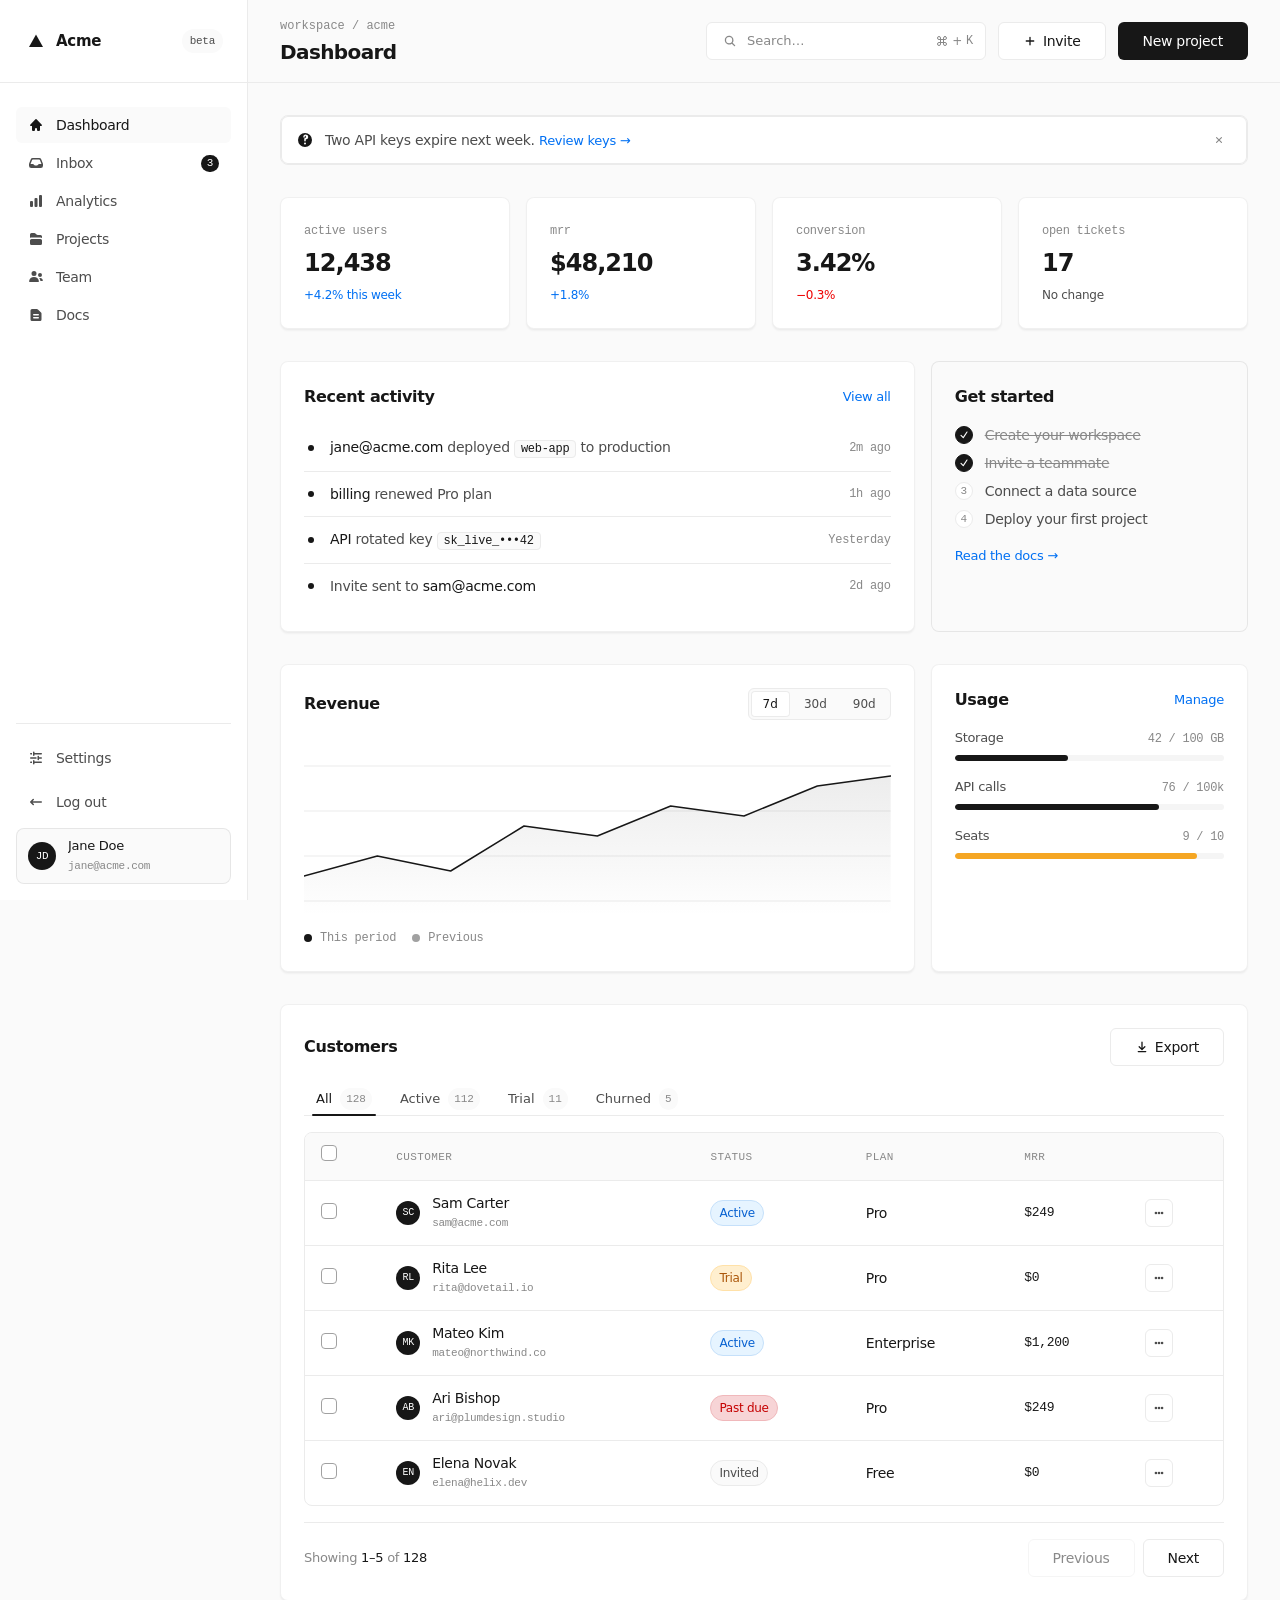
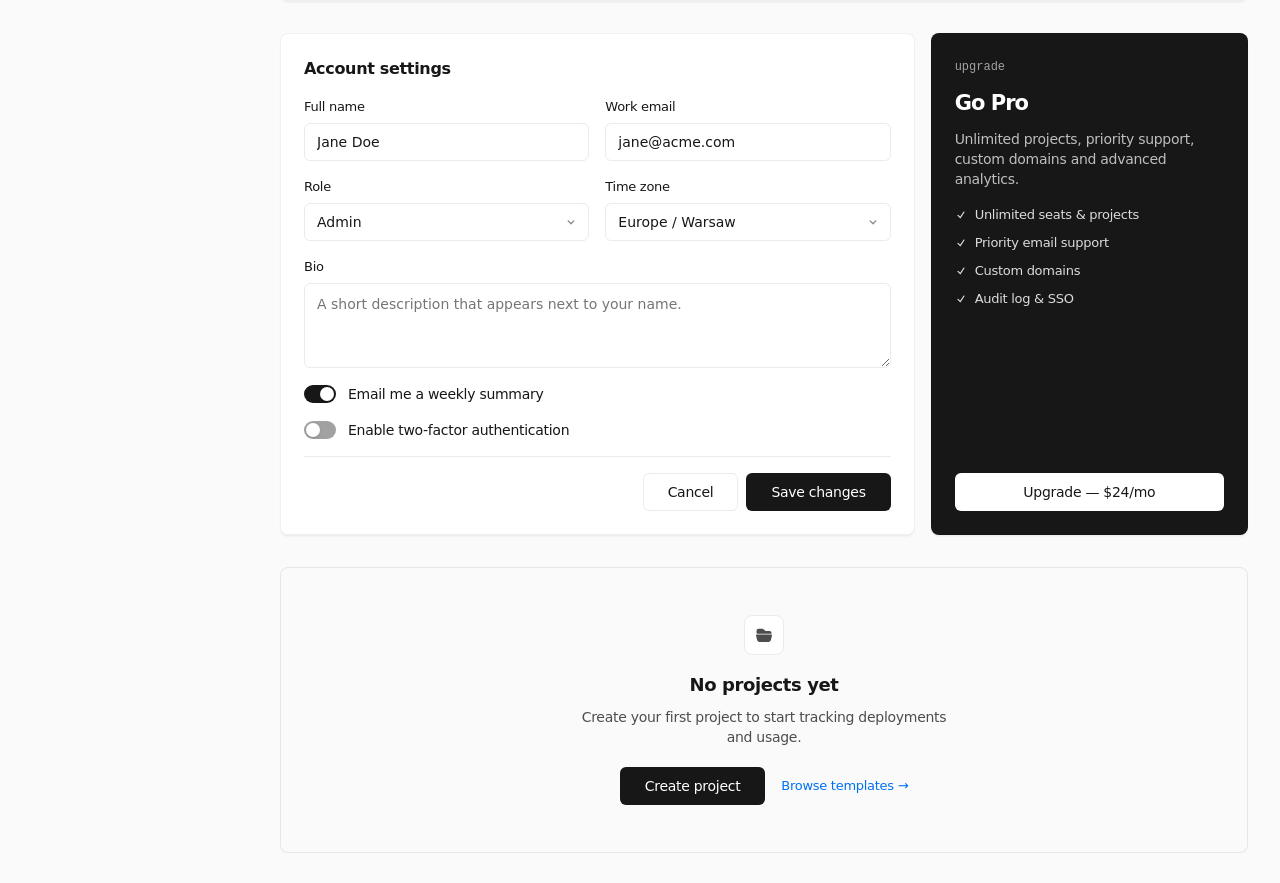
==== index.html @ 7cd9f4ea "added template contents" ====
<!doctype html>
<html lang="en">
  <head>
    <meta charset="utf-8" />
    <meta name="viewport" content="width=device-width, initial-scale=1" />
    <title>Dashboard — SaaS Template</title>
    <link rel="stylesheet" href="styles.css" />
  </head>
  <body>
    <a class="skip-link" href="#main">Skip to content</a>

    <div class="app">
      <!-- ─────────────── SIDEBAR ─────────────── -->
      <aside class="sidebar" aria-label="Primary">
        <div class="sidebar__brand">
          <span class="brand-mark" aria-hidden="true">
            <!-- triangle logo -->
            <svg viewBox="0 0 16 16" fill="currentColor" aria-hidden="true">
              <path d="M8 1.5 15 14H1L8 1.5Z" />
            </svg>
          </span>
          <span class="brand-name">Acme</span>
          <span class="brand-badge">beta</span>
        </div>

        <nav class="sidebar__nav" aria-label="Main">
          <ul>
            <li>
              <a class="nav-row is-active" href="#" aria-current="page">
                <!-- heroicons:micro home -->
                <svg class="nav-row__icon" viewBox="0 0 16 16" fill="currentColor" aria-hidden="true">
                  <path d="M8.543 2.232a.75.75 0 0 0-1.085 0l-5.25 5.5A.75.75 0 0 0 2.75 9H4v4a1 1 0 0 0 1 1h1a1 1 0 0 0 1-1v-1a1 1 0 1 1 2 0v1a1 1 0 0 0 1 1h1a1 1 0 0 0 1-1V9h1.25a.75.75 0 0 0 .543-1.268l-5.25-5.5Z" />
                </svg>
                <span>Dashboard</span>
              </a>
            </li>
            <li>
              <a class="nav-row" href="#">
                <!-- heroicons:micro inbox -->
                <svg class="nav-row__icon" viewBox="0 0 16 16" fill="currentColor" aria-hidden="true">
                  <path fill-rule="evenodd" d="M4.784 3A2.25 2.25 0 0 0 2.68 4.449L1.147 8.475A2.25 2.25 0 0 0 1 9.276v1.474A2.25 2.25 0 0 0 3.25 13h9.5A2.25 2.25 0 0 0 15 10.75V9.276c0-.274-.05-.545-.147-.801l-1.534-4.026A2.25 2.25 0 0 0 11.216 3H4.784Zm-.701 1.983a.75.75 0 0 1 .7-.483h6.433a.75.75 0 0 1 .701.483L13.447 9h-2.412a1 1 0 0 0-.832.445l-.406.61a1 1 0 0 1-.832.445h-1.93a1 1 0 0 1-.832-.445l-.406-.61A1 1 0 0 0 4.965 9H2.553l1.53-4.017Z" clip-rule="evenodd" />
                </svg>
                <span>Inbox</span>
                <span class="nav-row__badge">3</span>
              </a>
            </li>
            <li>
              <a class="nav-row" href="#">
                <!-- heroicons:micro chart-bar -->
                <svg class="nav-row__icon" viewBox="0 0 16 16" fill="currentColor" aria-hidden="true">
                  <path d="M12 2a1 1 0 0 0-1 1v10a1 1 0 0 0 1 1h1a1 1 0 0 0 1-1V3a1 1 0 0 0-1-1h-1ZM6.5 6a1 1 0 0 1 1-1h1a1 1 0 0 1 1 1v7a1 1 0 0 1-1 1h-1a1 1 0 0 1-1-1V6ZM2 9a1 1 0 0 1 1-1h1a1 1 0 0 1 1 1v4a1 1 0 0 1-1 1H3a1 1 0 0 1-1-1V9Z" />
                </svg>
                <span>Analytics</span>
              </a>
            </li>
            <li>
              <a class="nav-row" href="#">
                <!-- heroicons:micro folder -->
                <svg class="nav-row__icon" viewBox="0 0 16 16" fill="currentColor" aria-hidden="true">
                  <path d="M2 3.5A1.5 1.5 0 0 1 3.5 2h2.879a1.5 1.5 0 0 1 1.06.44l1.122 1.12A1.5 1.5 0 0 0 9.62 4H12.5A1.5 1.5 0 0 1 14 5.5v1.401a2.986 2.986 0 0 0-1.5-.401h-9c-.546 0-1.059.146-1.5.401V3.5ZM2 9.5v3A1.5 1.5 0 0 0 3.5 14h9a1.5 1.5 0 0 0 1.5-1.5v-3A1.5 1.5 0 0 0 12.5 8h-9A1.5 1.5 0 0 0 2 9.5Z" />
                </svg>
                <span>Projects</span>
              </a>
            </li>
            <li>
              <a class="nav-row" href="#">
                <!-- heroicons:micro users -->
                <svg class="nav-row__icon" viewBox="0 0 16 16" fill="currentColor" aria-hidden="true">
                  <path d="M8.5 4.5a2.5 2.5 0 1 1-5 0 2.5 2.5 0 0 1 5 0ZM10.9 12.006c.11.542-.348.994-.9.994H2c-.553 0-1.01-.452-.902-.994a5.002 5.002 0 0 1 9.803 0ZM14.002 12h-1.59a2.556 2.556 0 0 0-.04-.29 6.476 6.476 0 0 0-1.167-2.603 3.002 3.002 0 0 1 3.633 1.911c.18.522-.283.982-.836.982ZM12 8a2 2 0 1 0 0-4 2 2 0 0 0 0 4Z" />
                </svg>
                <span>Team</span>
              </a>
            </li>
            <li>
              <a class="nav-row" href="#">
                <!-- heroicons:micro document-text -->
                <svg class="nav-row__icon" viewBox="0 0 16 16" fill="currentColor" aria-hidden="true">
                  <path fill-rule="evenodd" d="M4 2a1.5 1.5 0 0 0-1.5 1.5v9A1.5 1.5 0 0 0 4 14h8a1.5 1.5 0 0 0 1.5-1.5V6.621a1.5 1.5 0 0 0-.44-1.06L9.94 2.439A1.5 1.5 0 0 0 8.878 2H4Zm1 5.75A.75.75 0 0 1 5.75 7h4.5a.75.75 0 0 1 0 1.5h-4.5A.75.75 0 0 1 5 7.75Zm0 3a.75.75 0 0 1 .75-.75h4.5a.75.75 0 0 1 0 1.5h-4.5a.75.75 0 0 1-.75-.75Z" clip-rule="evenodd" />
                </svg>
                <span>Docs</span>
              </a>
            </li>
          </ul>
        </nav>

        <!-- ─── footer of sidebar: settings + user + logout ─── -->
        <div class="sidebar__foot">
          <a class="nav-row" href="#">
            <!-- heroicons:micro adjustments-horizontal -->
            <svg class="nav-row__icon" viewBox="0 0 16 16" fill="currentColor" aria-hidden="true">
              <path d="M6.5 2.25a.75.75 0 0 0-1.5 0v3a.75.75 0 0 0 1.5 0V4.5h6.75a.75.75 0 0 0 0-1.5H6.5v-.75ZM11 6.5a.75.75 0 0 0-1.5 0v3a.75.75 0 0 0 1.5 0v-.75h2.25a.75.75 0 0 0 0-1.5H11V6.5ZM5.75 10a.75.75 0 0 1 .75.75v.75h6.75a.75.75 0 0 1 0 1.5H6.5v.75a.75.75 0 0 1-1.5 0v-3a.75.75 0 0 1 .75-.75ZM2.75 7.25H8.5v1.5H2.75a.75.75 0 0 1 0-1.5ZM4 3H2.75a.75.75 0 0 0 0 1.5H4V3ZM2.75 11.5H4V13H2.75a.75.75 0 0 1 0-1.5Z" />
            </svg>
            <span>Settings</span>
          </a>

          <a class="nav-row" href="#" id="signOut">
            <!-- heroicons:micro arrow-long-left -->
            <svg class="nav-row__icon" viewBox="0 0 16 16" fill="currentColor" aria-hidden="true">
              <path fill-rule="evenodd" d="M14 8a.75.75 0 0 1-.75.75H4.56l1.22 1.22a.75.75 0 1 1-1.06 1.06l-2.5-2.5a.75.75 0 0 1 0-1.06l2.5-2.5a.75.75 0 0 1 1.06 1.06L4.56 7.25h8.69A.75.75 0 0 1 14 8Z" clip-rule="evenodd" />
            </svg>
            <span>Log out</span>
          </a>

          <div class="user-card">
            <span class="avatar" aria-hidden="true">JD</span>
            <span class="user-card__meta">
              <span class="user-card__name">Jane Doe</span>
              <span class="user-card__email">jane@acme.com</span>
            </span>
          </div>
        </div>
      </aside>

      <!-- ─────────────── MAIN ─────────────── -->
      <main class="main" id="main">
        <!-- top bar -->
        <header class="topbar">
          <div class="topbar__title">
            <span class="eyebrow">Workspace / Acme</span>
            <h1>Dashboard</h1>
          </div>

          <div class="topbar__actions">
            <label class="search">
              <svg viewBox="0 0 16 16" fill="currentColor" aria-hidden="true">
                <path fill-rule="evenodd" d="M9.965 11.026a5 5 0 1 1 1.06-1.06l2.755 2.754a.75.75 0 1 1-1.06 1.06l-2.755-2.754ZM10.5 7a3.5 3.5 0 1 1-7 0 3.5 3.5 0 0 1 7 0Z" clip-rule="evenodd" />
              </svg>
              <input type="search" placeholder="Search…" aria-label="Search" />
              <span class="kbd-group" aria-hidden="true">
                <kbd>
                  <svg viewBox="0 0 16 16" fill="none" stroke="currentColor" stroke-width="1.33" stroke-linecap="round" stroke-linejoin="round" aria-hidden="true">
                    <path d="M12 2a2 2 0 0 0-2 2v8a2 2 0 0 0 2 2 2 2 0 0 0 2-2 2 2 0 0 0-2-2H4a2 2 0 0 0-2 2 2 2 0 0 0 2 2 2 2 0 0 0 2-2V4a2 2 0 0 0-2-2 2 2 0 0 0-2 2 2 2 0 0 0 2 2h8a2 2 0 0 0 2-2 2 2 0 0 0-2-2z" />
                  </svg>
                </kbd>
                <span class="kbd-sep">+</span>
                <kbd>K</kbd>
              </span>
            </label>
            <button class="btn btn--secondary" type="button">
              <!-- heroicons:micro plus -->
              <svg viewBox="0 0 16 16" fill="currentColor" aria-hidden="true">
                <path d="M8.75 3.75a.75.75 0 0 0-1.5 0v3.5h-3.5a.75.75 0 0 0 0 1.5h3.5v3.5a.75.75 0 0 0 1.5 0v-3.5h3.5a.75.75 0 0 0 0-1.5h-3.5v-3.5Z" />
              </svg>
              Invite
            </button>
            <button class="btn btn--primary" type="button">New project</button>
          </div>
        </header>

        <!-- content -->
        <section class="content">
          <!-- ─── alert banner ─── -->
          <div class="alert" role="status">
            <svg class="alert__icon" viewBox="0 0 16 16" fill="currentColor" aria-hidden="true">
              <path fill-rule="evenodd" d="M15 8A7 7 0 1 1 1 8a7 7 0 0 1 14 0Zm-6 3.5a1 1 0 1 1-2 0 1 1 0 0 1 2 0ZM7.293 4.293A1 1 0 1 1 8 6a.75.75 0 0 0-.75.75v2a.75.75 0 0 0 1.5 0v-1.36a2.5 2.5 0 1 0-2.488-2.567.75.75 0 1 0 1.498.06.999.999 0 0 1 .533-.59Z" clip-rule="evenodd" />
            </svg>
            <span class="alert__msg">
              Two API keys expire next week.
              <a class="link" href="#">Review keys →</a>
            </span>
            <button class="alert__close" type="button" aria-label="Dismiss">
              <!-- heroicons:micro x-mark -->
              <svg viewBox="0 0 16 16" fill="currentColor" aria-hidden="true">
                <path d="M5.28 4.22a.75.75 0 0 0-1.06 1.06L6.94 8l-2.72 2.72a.75.75 0 1 0 1.06 1.06L8 9.06l2.72 2.72a.75.75 0 1 0 1.06-1.06L9.06 8l2.72-2.72a.75.75 0 0 0-1.06-1.06L8 6.94 5.28 4.22Z" />
              </svg>
            </button>
          </div>

          <!-- stat row -->
          <div class="stat-grid">
            <article class="stat-card">
              <span class="stat-card__label">Active users</span>
              <span class="stat-card__value">12,438</span>
              <span class="stat-card__delta is-up">+4.2% this week</span>
            </article>
            <article class="stat-card">
              <span class="stat-card__label">MRR</span>
              <span class="stat-card__value">$48,210</span>
              <span class="stat-card__delta is-up">+1.8%</span>
            </article>
            <article class="stat-card">
              <span class="stat-card__label">Conversion</span>
              <span class="stat-card__value">3.42%</span>
              <span class="stat-card__delta is-down">−0.3%</span>
            </article>
            <article class="stat-card">
              <span class="stat-card__label">Open tickets</span>
              <span class="stat-card__value">17</span>
              <span class="stat-card__delta">No change</span>
            </article>
          </div>

          <!-- panel + side -->
          <div class="panel-grid">
            <section class="panel">
              <header class="panel__head">
                <h2>Recent activity</h2>
                <a class="link" href="#">View all</a>
              </header>
              <ul class="activity">
                <li>
                  <span class="dot" aria-hidden="true"></span>
                  <span class="activity__main">
                    <strong>jane@acme.com</strong> deployed
                    <code>web-app</code> to production
                  </span>
                  <span class="activity__time">2m ago</span>
                </li>
                <li>
                  <span class="dot" aria-hidden="true"></span>
                  <span class="activity__main">
                    <strong>billing</strong> renewed Pro plan
                  </span>
                  <span class="activity__time">1h ago</span>
                </li>
                <li>
                  <span class="dot" aria-hidden="true"></span>
                  <span class="activity__main">
                    <strong>API</strong> rotated key
                    <code>sk_live_•••42</code>
                  </span>
                  <span class="activity__time">Yesterday</span>
                </li>
                <li>
                  <span class="dot" aria-hidden="true"></span>
                  <span class="activity__main">
                    Invite sent to <strong>sam@acme.com</strong>
                  </span>
                  <span class="activity__time">2d ago</span>
                </li>
              </ul>
            </section>

            <aside class="panel panel--soft">
              <header class="panel__head">
                <h2>Get started</h2>
              </header>
              <ol class="checklist">
                <li class="is-done">Create your workspace</li>
                <li class="is-done">Invite a teammate</li>
                <li>Connect a data source</li>
                <li>Deploy your first project</li>
              </ol>
              <a class="link" href="#">Read the docs →</a>
            </aside>
          </div>

          <!-- ─── chart + usage ─── -->
          <div class="panel-grid panel-grid--2-1">
            <section class="panel">
              <header class="panel__head">
                <h2>Revenue</h2>
                <div class="segmented" role="tablist" aria-label="Range">
                  <button class="segmented__btn is-active" type="button">7d</button>
                  <button class="segmented__btn" type="button">30d</button>
                  <button class="segmented__btn" type="button">90d</button>
                </div>
              </header>
              <svg class="chart" viewBox="0 0 600 180" preserveAspectRatio="none" aria-hidden="true">
                <defs>
                  <linearGradient id="chartFill" x1="0" x2="0" y1="0" y2="1">
                    <stop offset="0" stop-color="#171717" stop-opacity="0.08" />
                    <stop offset="1" stop-color="#171717" stop-opacity="0" />
                  </linearGradient>
                </defs>
                <g stroke="#ebebeb" stroke-width="1">
                  <line x1="0" y1="30" x2="600" y2="30" />
                  <line x1="0" y1="75" x2="600" y2="75" />
                  <line x1="0" y1="120" x2="600" y2="120" />
                  <line x1="0" y1="165" x2="600" y2="165" />
                </g>
                <path d="M0,140 L75,120 L150,135 L225,90 L300,100 L375,70 L450,80 L525,50 L600,40 L600,180 L0,180 Z" fill="url(#chartFill)" />
                <polyline points="0,140 75,120 150,135 225,90 300,100 375,70 450,80 525,50 600,40" fill="none" stroke="#171717" stroke-width="1.5" stroke-linecap="round" stroke-linejoin="round" />
              </svg>
              <ul class="legend">
                <li><span class="legend__swatch" style="background:#171717"></span>This period</li>
                <li><span class="legend__swatch" style="background:#a1a1a1"></span>Previous</li>
              </ul>
            </section>

            <aside class="panel">
              <header class="panel__head">
                <h2>Usage</h2>
                <a class="link" href="#">Manage</a>
              </header>
              <ul class="usage">
                <li>
                  <div class="usage__meta">
                    <span>Storage</span>
                    <span class="usage__val">42 / 100 GB</span>
                  </div>
                  <div class="progress"><div class="progress__fill" style="width:42%"></div></div>
                </li>
                <li>
                  <div class="usage__meta">
                    <span>API calls</span>
                    <span class="usage__val">76 / 100k</span>
                  </div>
                  <div class="progress"><div class="progress__fill" style="width:76%"></div></div>
                </li>
                <li>
                  <div class="usage__meta">
                    <span>Seats</span>
                    <span class="usage__val">9 / 10</span>
                  </div>
                  <div class="progress"><div class="progress__fill is-warn" style="width:90%"></div></div>
                </li>
              </ul>
            </aside>
          </div>

          <!-- ─── tabs + data table + pagination ─── -->
          <section class="panel">
            <header class="panel__head">
              <h2>Customers</h2>
              <div class="row-actions">
                <button class="btn btn--secondary" type="button">
                  <svg viewBox="0 0 16 16" fill="currentColor" aria-hidden="true">
                    <path d="M8 1.75a.75.75 0 0 1 .75.75v6.69l1.97-1.97a.75.75 0 1 1 1.06 1.06l-3.25 3.25a.75.75 0 0 1-1.06 0L4.22 8.28a.75.75 0 0 1 1.06-1.06l1.97 1.97V2.5A.75.75 0 0 1 8 1.75Z" />
                    <path d="M3 13.25a.75.75 0 0 1 .75-.75h8.5a.75.75 0 0 1 0 1.5h-8.5a.75.75 0 0 1-.75-.75Z" />
                  </svg>
                  Export
                </button>
              </div>
            </header>

            <div class="tabs" role="tablist">
              <button class="tab is-active" type="button">All <span class="tab__count">128</span></button>
              <button class="tab" type="button">Active <span class="tab__count">112</span></button>
              <button class="tab" type="button">Trial <span class="tab__count">11</span></button>
              <button class="tab" type="button">Churned <span class="tab__count">5</span></button>
            </div>

            <div class="table-wrap">
              <table class="data-table">
                <thead>
                  <tr>
                    <th><label class="checkbox"><input type="checkbox" /><span></span></label></th>
                    <th>Customer</th>
                    <th>Status</th>
                    <th>Plan</th>
                    <th class="ta-right">MRR</th>
                    <th></th>
                  </tr>
                </thead>
                <tbody>
                  <tr>
                    <td><label class="checkbox"><input type="checkbox" /><span></span></label></td>
                    <td>
                      <div class="user-cell">
                        <span class="avatar avatar--sm">SC</span>
                        <span class="user-cell__meta">
                          <strong>Sam Carter</strong>
                          <span>sam@acme.com</span>
                        </span>
                      </div>
                    </td>
                    <td><span class="badge badge--success">Active</span></td>
                    <td>Pro</td>
                    <td class="ta-right ta-mono">$249</td>
                    <td><button class="icon-btn" aria-label="Open menu"><svg viewBox="0 0 16 16" fill="currentColor" aria-hidden="true"><path d="M3 8a1.5 1.5 0 1 1 3 0 1.5 1.5 0 0 1-3 0Zm3.5 0a1.5 1.5 0 1 1 3 0 1.5 1.5 0 0 1-3 0ZM11.5 6.5a1.5 1.5 0 1 0 0 3 1.5 1.5 0 0 0 0-3Z"/></svg></button></td>
                  </tr>
                  <tr>
                    <td><label class="checkbox"><input type="checkbox" /><span></span></label></td>
                    <td>
                      <div class="user-cell">
                        <span class="avatar avatar--sm">RL</span>
                        <span class="user-cell__meta">
                          <strong>Rita Lee</strong>
                          <span>rita@dovetail.io</span>
                        </span>
                      </div>
                    </td>
                    <td><span class="badge badge--warning">Trial</span></td>
                    <td>Pro</td>
                    <td class="ta-right ta-mono">$0</td>
                    <td><button class="icon-btn" aria-label="Open menu"><svg viewBox="0 0 16 16" fill="currentColor" aria-hidden="true"><path d="M3 8a1.5 1.5 0 1 1 3 0 1.5 1.5 0 0 1-3 0Zm3.5 0a1.5 1.5 0 1 1 3 0 1.5 1.5 0 0 1-3 0ZM11.5 6.5a1.5 1.5 0 1 0 0 3 1.5 1.5 0 0 0 0-3Z"/></svg></button></td>
                  </tr>
                  <tr>
                    <td><label class="checkbox"><input type="checkbox" /><span></span></label></td>
                    <td>
                      <div class="user-cell">
                        <span class="avatar avatar--sm">MK</span>
                        <span class="user-cell__meta">
                          <strong>Mateo Kim</strong>
                          <span>mateo@northwind.co</span>
                        </span>
                      </div>
                    </td>
                    <td><span class="badge badge--success">Active</span></td>
                    <td>Enterprise</td>
                    <td class="ta-right ta-mono">$1,200</td>
                    <td><button class="icon-btn" aria-label="Open menu"><svg viewBox="0 0 16 16" fill="currentColor" aria-hidden="true"><path d="M3 8a1.5 1.5 0 1 1 3 0 1.5 1.5 0 0 1-3 0Zm3.5 0a1.5 1.5 0 1 1 3 0 1.5 1.5 0 0 1-3 0ZM11.5 6.5a1.5 1.5 0 1 0 0 3 1.5 1.5 0 0 0 0-3Z"/></svg></button></td>
                  </tr>
                  <tr>
                    <td><label class="checkbox"><input type="checkbox" /><span></span></label></td>
                    <td>
                      <div class="user-cell">
                        <span class="avatar avatar--sm">AB</span>
                        <span class="user-cell__meta">
                          <strong>Ari Bishop</strong>
                          <span>ari@plumdesign.studio</span>
                        </span>
                      </div>
                    </td>
                    <td><span class="badge badge--error">Past due</span></td>
                    <td>Pro</td>
                    <td class="ta-right ta-mono">$249</td>
                    <td><button class="icon-btn" aria-label="Open menu"><svg viewBox="0 0 16 16" fill="currentColor" aria-hidden="true"><path d="M3 8a1.5 1.5 0 1 1 3 0 1.5 1.5 0 0 1-3 0Zm3.5 0a1.5 1.5 0 1 1 3 0 1.5 1.5 0 0 1-3 0ZM11.5 6.5a1.5 1.5 0 1 0 0 3 1.5 1.5 0 0 0 0-3Z"/></svg></button></td>
                  </tr>
                  <tr>
                    <td><label class="checkbox"><input type="checkbox" /><span></span></label></td>
                    <td>
                      <div class="user-cell">
                        <span class="avatar avatar--sm">EN</span>
                        <span class="user-cell__meta">
                          <strong>Elena Novak</strong>
                          <span>elena@helix.dev</span>
                        </span>
                      </div>
                    </td>
                    <td><span class="badge">Invited</span></td>
                    <td>Free</td>
                    <td class="ta-right ta-mono">$0</td>
                    <td><button class="icon-btn" aria-label="Open menu"><svg viewBox="0 0 16 16" fill="currentColor" aria-hidden="true"><path d="M3 8a1.5 1.5 0 1 1 3 0 1.5 1.5 0 0 1-3 0Zm3.5 0a1.5 1.5 0 1 1 3 0 1.5 1.5 0 0 1-3 0ZM11.5 6.5a1.5 1.5 0 1 0 0 3 1.5 1.5 0 0 0 0-3Z"/></svg></button></td>
                  </tr>
                </tbody>
              </table>
            </div>

            <footer class="pagination">
              <span class="pagination__meta">Showing <strong>1–5</strong> of <strong>128</strong></span>
              <div class="pagination__controls">
                <button class="btn btn--secondary" type="button" disabled>Previous</button>
                <button class="btn btn--secondary" type="button">Next</button>
              </div>
            </footer>
          </section>

          <!-- ─── settings form + upgrade ─── -->
          <div class="panel-grid panel-grid--2-1">
            <section class="panel">
              <header class="panel__head">
                <h2>Account settings</h2>
              </header>
              <form class="form" onsubmit="event.preventDefault();">
                <div class="form-grid">
                  <div class="form-field">
                    <label for="f-name">Full name</label>
                    <input id="f-name" class="input" type="text" value="Jane Doe" />
                  </div>
                  <div class="form-field">
                    <label for="f-email">Work email</label>
                    <input id="f-email" class="input" type="email" value="jane@acme.com" />
                  </div>
                  <div class="form-field">
                    <label for="f-role">Role</label>
                    <select id="f-role" class="select">
                      <option>Owner</option>
                      <option selected>Admin</option>
                      <option>Member</option>
                      <option>Billing only</option>
                    </select>
                  </div>
                  <div class="form-field">
                    <label for="f-tz">Time zone</label>
                    <select id="f-tz" class="select">
                      <option>UTC</option>
                      <option selected>Europe / Warsaw</option>
                      <option>America / New York</option>
                      <option>Asia / Tokyo</option>
                    </select>
                  </div>
                </div>
                <div class="form-field">
                  <label for="f-bio">Bio</label>
                  <textarea id="f-bio" class="textarea" rows="3" placeholder="A short description that appears next to your name."></textarea>
                </div>
                <label class="toggle">
                  <input type="checkbox" checked />
                  <span class="toggle__track"></span>
                  <span class="toggle__label">Email me a weekly summary</span>
                </label>
                <label class="toggle">
                  <input type="checkbox" />
                  <span class="toggle__track"></span>
                  <span class="toggle__label">Enable two-factor authentication</span>
                </label>
                <div class="form-actions">
                  <button class="btn btn--secondary" type="button">Cancel</button>
                  <button class="btn btn--primary" type="submit">Save changes</button>
                </div>
              </form>
            </section>

            <aside class="panel panel--dark">
              <span class="eyebrow eyebrow--on-dark">Upgrade</span>
              <h2 class="on-dark">Go Pro</h2>
              <p class="on-dark-body">
                Unlimited projects, priority support, custom domains and
                advanced analytics.
              </p>
              <ul class="feature-list">
                <li>Unlimited seats &amp; projects</li>
                <li>Priority email support</li>
                <li>Custom domains</li>
                <li>Audit log &amp; SSO</li>
              </ul>
              <button class="btn btn--on-dark" type="button">Upgrade — $24/mo</button>
            </aside>
          </div>

          <!-- ─── empty state ─── -->
          <section class="panel panel--soft empty-state">
            <span class="empty-state__icon" aria-hidden="true">
              <!-- heroicons:micro folder-open -->
              <svg viewBox="0 0 16 16" fill="currentColor">
                <path d="M2 6.5V4.75A1.75 1.75 0 0 1 3.75 3h2.879c.464 0 .909.184 1.237.513l1.12 1.121a.25.25 0 0 0 .177.074H12.5A1.5 1.5 0 0 1 14 6.207V6.5a.5.5 0 0 1-.146.354l-.354.354A.5.5 0 0 1 13.146 7H2.854a.5.5 0 0 1-.354-.146L2.146 6.5A.5.5 0 0 1 2 6.5Z" />
                <path d="m1.61 8.387.86 3.7A1.75 1.75 0 0 0 4.174 13.5h7.652a1.75 1.75 0 0 0 1.704-1.413l.86-3.7A.75.75 0 0 0 13.66 7.5H2.339a.75.75 0 0 0-.73.887Z" />
              </svg>
            </span>
            <h2>No projects yet</h2>
            <p>Create your first project to start tracking deployments and usage.</p>
            <div class="empty-state__actions">
              <button class="btn btn--primary" type="button">Create project</button>
              <a class="link" href="#">Browse templates →</a>
            </div>
          </section>
        </section>
      </main>
    </div>

    <script src="script.js"></script>
  </body>
</html>
---- styles.css ----
/* ───────────────────────────────────────────────
   Design tokens (from DESIGN.md)
   ─────────────────────────────────────────────── */
:root {
  /* color */
  --primary: #171717;
  --on-primary: #ffffff;
  --ink: #171717;
  --body: #4d4d4d;
  --mute: #888888;
  --hairline: #ebebeb;
  --hairline-strong: #a1a1a1;
  --canvas: #ffffff;
  --canvas-soft: #fafafa;
  --canvas-soft-2: #f5f5f5;
  --link: #0070f3;
  --link-deep: #0761d1;
  --success: #0070f3;
  --error: #ee0000;
  --warning: #f5a623;

  /* spacing */
  --xxs: 4px;
  --xs: 8px;
  --sm: 12px;
  --md: 16px;
  --lg: 24px;
  --xl: 32px;
  --2xl: 40px;
  --3xl: 48px;
  --4xl: 64px;

  /* radius */
  --r-xs: 4px;
  --r-sm: 6px;
  --r-md: 8px;
  --r-lg: 12px;
  --r-pill: 100px;
  --r-full: 9999px;

  /* type */
  --font-sans: "Geist", "Inter", system-ui, -apple-system, "Segoe UI",
    Roboto, sans-serif;
  --font-mono: "Geist Mono", ui-monospace, SFMono-Regular, Menlo, Monaco,
    Consolas, monospace;

  /* shadows */
  --shadow-1: inset 0 0 0 1px rgba(0, 0, 0, 0.08);
  --shadow-2: 0 1px 1px rgba(0, 0, 0, 0.02), 0 2px 2px rgba(0, 0, 0, 0.04),
    inset 0 0 0 1px rgba(0, 0, 0, 0.06);
  --shadow-3: 0 2px 2px rgba(0, 0, 0, 0.04),
    0 8px 8px -8px rgba(0, 0, 0, 0.04),
    inset 0 0 0 1px rgba(0, 0, 0, 0.06);

  /* layout */
  --sidebar-w: 248px;
  --topbar-h: 83px;
}

/* ───────────────────────────────────────────────
   Base
   ─────────────────────────────────────────────── */
*,
*::before,
*::after {
  box-sizing: border-box;
}

html,
body {
  margin: 0;
  padding: 0;
  height: 100%;
}

body {
  font-family: var(--font-sans);
  font-size: 14px;
  line-height: 20px;
  letter-spacing: -0.28px;
  color: var(--ink);
  background: var(--canvas-soft);
  -webkit-font-smoothing: antialiased;
  text-rendering: optimizeLegibility;
}

a {
  color: inherit;
  text-decoration: none;
}

h1,
h2,
h3 {
  margin: 0;
  font-weight: 600;
  letter-spacing: -0.96px;
  color: var(--ink);
}

::selection {
  background: var(--ink);
  color: #f2f2f2;
}

.skip-link {
  position: absolute;
  left: -9999px;
}
.skip-link:focus {
  left: var(--md);
  top: var(--md);
  background: var(--canvas);
  padding: var(--xs) var(--sm);
  border-radius: var(--r-sm);
  box-shadow: var(--shadow-2);
}

/* ───────────────────────────────────────────────
   App shell
   ─────────────────────────────────────────────── */
.app {
  display: grid;
  grid-template-columns: var(--sidebar-w) 1fr;
  min-height: 100vh;
}

/* ───────────────────────────────────────────────
   Sidebar
   ─────────────────────────────────────────────── */
.sidebar {
  display: flex;
  flex-direction: column;
  background: var(--canvas);
  border-right: 1px solid var(--hairline);
  padding: 0 var(--md) var(--md);
  gap: var(--lg);
  position: sticky;
  top: 0;
  height: 100vh;
}

.sidebar__brand {
  display: flex;
  align-items: center;
  gap: var(--xs);
  height: var(--topbar-h);
  margin: 0 calc(var(--md) * -1);
  padding: 0 var(--lg);
  border-bottom: 1px solid var(--hairline);
}

.brand-mark {
  display: inline-flex;
  width: 24px;
  height: 24px;
  align-items: center;
  justify-content: center;
  color: var(--ink);
}

.brand-mark svg {
  width: 16px;
  height: 16px;
}

.brand-name {
  font-weight: 600;
  font-size: 15px;
  letter-spacing: -0.3px;
}

.brand-badge {
  margin-left: auto;
  background: var(--canvas-soft);
  color: var(--body);
  font-family: var(--font-mono);
  font-size: 11px;
  padding: 2px var(--xs);
  border-radius: var(--r-full);
  text-transform: lowercase;
}

.sidebar__nav {
  flex: 1 1 auto;
  min-height: 0;
  overflow-y: auto;
}

.sidebar__nav ul,
.sidebar__foot {
  padding: 0;
  margin: 0;
}

.sidebar__nav ul {
  list-style: none;
  display: flex;
  flex-direction: column;
  gap: 2px;
}

.sidebar__foot {
  display: flex;
  flex-direction: column;
  gap: var(--xs);
  border-top: 1px solid var(--hairline);
  padding-top: var(--md);
}

/* ─── nav rows ─── */
.nav-row {
  display: flex;
  align-items: center;
  gap: var(--sm);
  padding: var(--xs) var(--sm);
  border-radius: var(--r-sm);
  color: var(--body);
  font-size: 14px;
  font-weight: 500;
  letter-spacing: -0.28px;
  transition: background 120ms ease, color 120ms ease;
  position: relative;
}

.nav-row:hover {
  background: var(--canvas-soft);
  color: var(--ink);
}

.nav-row.is-active {
  background: var(--canvas-soft);
  color: var(--ink);
}

.nav-row.is-active::before {
  content: "";
  position: absolute;
  left: -4px;
  top: 6px;
  bottom: 6px;
  width: 3px;
  background: var(--primary);
  border-radius: var(--r-full);
}

.nav-row__icon {
  width: 16px;
  height: 16px;
  flex: 0 0 16px;
  color: currentColor;
}

.nav-row__badge {
  margin-left: auto;
  background: var(--primary);
  color: var(--on-primary);
  font-family: var(--font-mono);
  font-size: 11px;
  line-height: 1;
  padding: 3px 6px;
  border-radius: var(--r-full);
}

/* ─── user card in sidebar foot ─── */
.user-card {
  display: flex;
  align-items: center;
  gap: var(--sm);
  padding: var(--xs) var(--sm);
  border-radius: var(--r-md);
  background: var(--canvas-soft);
  box-shadow: var(--shadow-1);
}

.avatar {
  width: 28px;
  height: 28px;
  flex: 0 0 28px;
  border-radius: var(--r-full);
  background: var(--primary);
  color: var(--on-primary);
  display: inline-flex;
  align-items: center;
  justify-content: center;
  font-family: var(--font-mono);
  font-size: 11px;
  font-weight: 500;
}

.user-card__meta {
  display: flex;
  flex-direction: column;
  min-width: 0;
  flex: 1;
}

.user-card__name {
  font-size: 13px;
  font-weight: 500;
  color: var(--ink);
  letter-spacing: -0.26px;
  white-space: nowrap;
  overflow: hidden;
  text-overflow: ellipsis;
}

.user-card__email {
  font-family: var(--font-mono);
  font-size: 11px;
  color: var(--mute);
  white-space: nowrap;
  overflow: hidden;
  text-overflow: ellipsis;
}

.icon-btn {
  display: inline-flex;
  align-items: center;
  justify-content: center;
  width: 28px;
  height: 28px;
  border: 1px solid var(--hairline);
  background: var(--canvas);
  border-radius: var(--r-sm);
  color: var(--body);
  cursor: pointer;
  transition: color 120ms ease, border-color 120ms ease, background 120ms ease;
}

.icon-btn:hover {
  color: var(--ink);
  border-color: var(--hairline-strong);
  background: var(--canvas);
}

.icon-btn svg {
  width: 14px;
  height: 14px;
}

/* ───────────────────────────────────────────────
   Main
   ─────────────────────────────────────────────── */
.main {
  min-width: 0;
  display: flex;
  flex-direction: column;
}

/* ─── top bar ─── */
.topbar {
  display: flex;
  align-items: center;
  gap: var(--md);
  padding: var(--md) var(--xl);
  background: var(--canvas-soft);
  border-bottom: 1px solid var(--hairline);
  min-height: var(--topbar-h);
  position: sticky;
  top: 0;
  z-index: 5;
}

.topbar__title {
  display: flex;
  flex-direction: column;
  gap: 2px;
  flex: 1 1 auto;
  min-width: 0;
}

.eyebrow {
  font-family: var(--font-mono);
  font-size: 12px;
  color: var(--mute);
  letter-spacing: 0;
  text-transform: lowercase;
}

.topbar h1 {
  font-size: 20px;
  line-height: 28px;
  letter-spacing: -0.6px;
}

.topbar__actions {
  display: flex;
  align-items: center;
  gap: var(--sm);
}

.search {
  display: inline-flex;
  align-items: center;
  gap: var(--xs);
  background: var(--canvas);
  border: 1px solid var(--hairline);
  border-radius: var(--r-sm);
  padding: 0 4px 0 var(--md);
  height: 38px;
  width: 280px;
  color: var(--mute);
  transition: border-color 120ms ease;
}

.search:focus-within {
  border-color: var(--hairline-strong);
}

.search svg {
  width: 14px;
  height: 14px;
}

.search input {
  border: 0;
  outline: 0;
  background: transparent;
  flex: 1;
  font: inherit;
  color: var(--ink);
  font-size: 13px;
}

.search input::placeholder {
  color: var(--mute);
}

/* keyboard shortcut group — Preline input pattern (ghost kbd, no chrome) */
.kbd-group {
  display: inline-flex;
  align-items: center;
  gap: 4px;
  color: var(--mute);
  padding-right: var(--xs);
}

.kbd-group kbd {
  display: inline-flex;
  align-items: center;
  justify-content: center;
  min-height: 22px;
  font-family: ui-monospace, SFMono-Regular, "SF Mono", Menlo, Consolas,
    "Liberation Mono", monospace;
  font-size: 12px;
  font-weight: 400;
  line-height: 1;
  color: var(--mute);
  background: transparent;
  border: 0;
  border-radius: var(--r-xs);
  font-synthesis: none;
  -webkit-font-smoothing: antialiased;
  -moz-osx-font-smoothing: grayscale;
}

.kbd-group kbd svg {
  width: 12px;
  height: 12px;
  flex: 0 0 12px;
}

.kbd-sep {
  font-size: 12px;
  color: var(--mute);
}

/* ─── buttons ─── */
.btn {
  display: inline-flex;
  align-items: center;
  justify-content: center;
  gap: 6px;
  height: 38px;
  padding: 0 var(--lg);
  font: inherit;
  font-size: 14px;
  font-weight: 500;
  line-height: 20px;
  letter-spacing: -0.28px;
  border-radius: var(--r-sm);
  cursor: pointer;
  border: 1px solid transparent;
  transition: background 120ms ease, color 120ms ease, border-color 120ms ease,
    box-shadow 120ms ease;
  white-space: nowrap;
}

.btn svg {
  width: 14px;
  height: 14px;
}

.btn--primary {
  background: var(--primary);
  color: var(--on-primary);
}
.btn--primary:hover {
  background: #2a2a2a;
}

.btn--secondary {
  background: var(--canvas);
  color: var(--ink);
  border-color: var(--hairline);
}
.btn--secondary:hover {
  border-color: var(--hairline-strong);
}

/* ───────────────────────────────────────────────
   Content
   ─────────────────────────────────────────────── */
.content {
  padding: var(--xl);
  display: flex;
  flex-direction: column;
  gap: var(--xl);
  max-width: 1400px;
  width: 100%;
}

/* ─── stats grid ─── */
.stat-grid {
  display: grid;
  grid-template-columns: repeat(4, minmax(0, 1fr));
  gap: var(--md);
}

.stat-card {
  display: flex;
  flex-direction: column;
  gap: 6px;
  background: var(--canvas);
  border-radius: var(--r-md);
  padding: var(--lg);
  box-shadow: var(--shadow-2);
}

.stat-card__label {
  font-family: var(--font-mono);
  font-size: 12px;
  color: var(--mute);
  text-transform: lowercase;
}

.stat-card__value {
  font-size: 24px;
  line-height: 32px;
  font-weight: 600;
  letter-spacing: -0.96px;
  color: var(--ink);
}

.stat-card__delta {
  font-size: 12px;
  color: var(--body);
}

.stat-card__delta.is-up {
  color: var(--success);
}

.stat-card__delta.is-down {
  color: var(--error);
}

/* ─── panel grid ─── */
.panel-grid {
  display: grid;
  grid-template-columns: 2fr 1fr;
  gap: var(--md);
}

.panel {
  background: var(--canvas);
  border-radius: var(--r-md);
  padding: var(--lg);
  box-shadow: var(--shadow-2);
}

.panel--soft {
  background: var(--canvas-soft);
  box-shadow: var(--shadow-1);
}

.panel__head {
  display: flex;
  align-items: center;
  justify-content: space-between;
  margin-bottom: var(--md);
}

.panel__head h2 {
  font-size: 16px;
  line-height: 24px;
  letter-spacing: -0.32px;
  font-weight: 600;
}

.link {
  color: var(--link);
  font-size: 13px;
  font-weight: 500;
}

.link:hover {
  color: var(--link-deep);
  text-decoration: underline;
}

/* ─── activity list ─── */
.activity {
  list-style: none;
  margin: 0;
  padding: 0;
  display: flex;
  flex-direction: column;
}

.activity li {
  display: grid;
  grid-template-columns: 14px 1fr auto;
  align-items: center;
  gap: var(--sm);
  padding: var(--sm) 0;
  border-top: 1px solid var(--hairline);
}

.activity li:first-child {
  border-top: 0;
}

.dot {
  width: 6px;
  height: 6px;
  border-radius: var(--r-full);
  background: var(--ink);
  justify-self: center;
}

.activity__main {
  color: var(--body);
  font-size: 14px;
}

.activity__main strong {
  color: var(--ink);
  font-weight: 500;
}

.activity__main code {
  font-family: var(--font-mono);
  font-size: 12px;
  background: var(--canvas-soft);
  border: 1px solid var(--hairline);
  padding: 1px 6px;
  border-radius: var(--r-xs);
  color: var(--ink);
}

.activity__time {
  font-family: var(--font-mono);
  font-size: 12px;
  color: var(--mute);
}

/* ─── checklist ─── */
.checklist {
  list-style: none;
  margin: 0 0 var(--md);
  padding: 0;
  display: flex;
  flex-direction: column;
  gap: var(--xs);
  counter-reset: step;
}

.checklist li {
  display: flex;
  align-items: center;
  gap: var(--sm);
  font-size: 14px;
  color: var(--body);
  counter-increment: step;
}

.checklist li::before {
  content: counter(step);
  width: 18px;
  height: 18px;
  border-radius: var(--r-full);
  background: var(--canvas);
  border: 1px solid var(--hairline);
  font-family: var(--font-mono);
  font-size: 11px;
  color: var(--mute);
  display: inline-flex;
  align-items: center;
  justify-content: center;
  flex: 0 0 18px;
}

.checklist li.is-done {
  color: var(--mute);
  text-decoration: line-through;
}

.checklist li.is-done::before {
  content: "";
  background-color: var(--primary);
  border-color: var(--primary);
  /* heroicons:micro check */
  background-image: url("data:image/svg+xml;utf8,<svg xmlns='http://www.w3.org/2000/svg' viewBox='0 0 16 16' fill='%23ffffff'><path fill-rule='evenodd' d='M12.416 3.376a.75.75 0 0 1 .208 1.04l-5 7.5a.75.75 0 0 1-1.154.114l-3-3a.75.75 0 0 1 1.06-1.06l2.353 2.353 4.493-6.74a.75.75 0 0 1 1.04-.207Z' clip-rule='evenodd'/></svg>");
  background-repeat: no-repeat;
  background-position: center;
  background-size: 12px 12px;
}

/* ───────────────────────────────────────────────
   Alert banner
   ─────────────────────────────────────────────── */
.alert {
  display: flex;
  align-items: center;
  gap: var(--sm);
  padding: var(--sm) var(--md);
  background: var(--canvas);
  border: 1px solid var(--hairline);
  border-radius: var(--r-md);
  box-shadow: var(--shadow-1);
  font-size: 14px;
  color: var(--body);
}

.alert__icon {
  width: 16px;
  height: 16px;
  flex: 0 0 16px;
  color: var(--ink);
}

.alert__msg {
  flex: 1;
}

.alert__close {
  width: 24px;
  height: 24px;
  border: 0;
  background: transparent;
  border-radius: var(--r-xs);
  color: var(--mute);
  cursor: pointer;
  display: inline-flex;
  align-items: center;
  justify-content: center;
}

.alert__close:hover {
  background: var(--canvas-soft);
  color: var(--ink);
}

.alert__close svg {
  width: 12px;
  height: 12px;
}

/* ───────────────────────────────────────────────
   Panel-grid variants
   ─────────────────────────────────────────────── */
.panel-grid--2-1 {
  grid-template-columns: 2fr 1fr;
}

/* ───────────────────────────────────────────────
   Segmented control (chart range toggle)
   ─────────────────────────────────────────────── */
.segmented {
  display: inline-flex;
  background: var(--canvas-soft);
  border: 1px solid var(--hairline);
  border-radius: var(--r-sm);
  padding: 2px;
  gap: 2px;
}

.segmented__btn {
  height: 26px;
  padding: 0 var(--sm);
  border: 0;
  background: transparent;
  font: inherit;
  font-size: 12px;
  font-weight: 500;
  color: var(--body);
  border-radius: 4px;
  cursor: pointer;
}

.segmented__btn:hover {
  color: var(--ink);
}

.segmented__btn.is-active {
  background: var(--canvas);
  color: var(--ink);
  box-shadow: var(--shadow-1);
}

/* ───────────────────────────────────────────────
   Chart
   ─────────────────────────────────────────────── */
.chart {
  display: block;
  width: 100%;
  height: 180px;
}

.legend {
  list-style: none;
  margin: var(--sm) 0 0;
  padding: 0;
  display: flex;
  gap: var(--md);
  font-family: var(--font-mono);
  font-size: 12px;
  color: var(--mute);
}

.legend li {
  display: inline-flex;
  align-items: center;
  gap: var(--xs);
}

.legend__swatch {
  width: 8px;
  height: 8px;
  border-radius: var(--r-full);
}

/* ───────────────────────────────────────────────
   Usage / progress
   ─────────────────────────────────────────────── */
.usage {
  list-style: none;
  margin: 0;
  padding: 0;
  display: flex;
  flex-direction: column;
  gap: var(--md);
}

.usage__meta {
  display: flex;
  justify-content: space-between;
  align-items: baseline;
  font-size: 13px;
  color: var(--body);
  margin-bottom: 6px;
}

.usage__val {
  font-family: var(--font-mono);
  font-size: 12px;
  color: var(--mute);
}

.progress {
  height: 6px;
  background: var(--canvas-soft-2);
  border-radius: var(--r-full);
  overflow: hidden;
}

.progress__fill {
  height: 100%;
  background: var(--ink);
  border-radius: var(--r-full);
  transition: width 240ms ease;
}

.progress__fill.is-warn {
  background: var(--warning);
}

.progress__fill.is-error {
  background: var(--error);
}

/* ───────────────────────────────────────────────
   Tabs
   ─────────────────────────────────────────────── */
.tabs {
  display: flex;
  gap: 4px;
  border-bottom: 1px solid var(--hairline);
  margin-bottom: var(--md);
}

.tab {
  display: inline-flex;
  align-items: center;
  gap: var(--xs);
  height: 34px;
  padding: 0 var(--sm);
  background: transparent;
  border: 0;
  font: inherit;
  font-size: 13px;
  font-weight: 500;
  color: var(--body);
  cursor: pointer;
  position: relative;
  margin-bottom: -1px;
}

.tab:hover {
  color: var(--ink);
}

.tab.is-active {
  color: var(--ink);
}

.tab.is-active::after {
  content: "";
  position: absolute;
  left: var(--xs);
  right: var(--xs);
  bottom: 0;
  height: 2px;
  background: var(--ink);
  border-radius: var(--r-full);
}

.tab__count {
  font-family: var(--font-mono);
  font-size: 11px;
  color: var(--mute);
  background: var(--canvas-soft);
  padding: 1px 6px;
  border-radius: var(--r-full);
}

/* ───────────────────────────────────────────────
   Data table
   ─────────────────────────────────────────────── */
.table-wrap {
  overflow-x: auto;
  border: 1px solid var(--hairline);
  border-radius: var(--r-md);
}

.data-table {
  width: 100%;
  border-collapse: collapse;
  font-size: 14px;
}

.data-table th,
.data-table td {
  text-align: left;
  padding: var(--sm) var(--md);
  vertical-align: middle;
}

.data-table th {
  font-family: var(--font-mono);
  font-size: 11px;
  text-transform: uppercase;
  letter-spacing: 0.4px;
  color: var(--mute);
  font-weight: 400;
  border-bottom: 1px solid var(--hairline);
  background: var(--canvas-soft);
}

.data-table tbody tr {
  border-bottom: 1px solid var(--hairline);
}

.data-table tbody tr:last-child {
  border-bottom: 0;
}

.data-table tbody tr:hover {
  background: var(--canvas-soft);
}

.ta-right {
  text-align: right;
}

.ta-mono {
  font-family: var(--font-mono);
  font-size: 13px;
}

.user-cell {
  display: flex;
  align-items: center;
  gap: var(--sm);
}

.user-cell__meta {
  display: flex;
  flex-direction: column;
  min-width: 0;
}

.user-cell__meta strong {
  color: var(--ink);
  font-weight: 500;
  font-size: 14px;
}

.user-cell__meta span {
  font-family: var(--font-mono);
  font-size: 11px;
  color: var(--mute);
}

.avatar--sm {
  width: 24px;
  height: 24px;
  flex: 0 0 24px;
  font-size: 10px;
}

/* ───────────────────────────────────────────────
   Badges
   ─────────────────────────────────────────────── */
.badge {
  display: inline-flex;
  align-items: center;
  gap: 4px;
  padding: 2px 8px;
  font-size: 12px;
  font-weight: 500;
  border-radius: var(--r-full);
  background: var(--canvas-soft);
  color: var(--body);
  border: 1px solid var(--hairline);
}

.badge--success {
  background: #e6f4ff;
  color: var(--link-deep);
  border-color: #c5e0fa;
}

.badge--warning {
  background: var(--warning, #ffefcf);
  background: #ffefcf;
  color: #ab570a;
  border-color: #ffe1a8;
}

.badge--error {
  background: #f7d4d6;
  color: #c50000;
  border-color: #f0b8bb;
}

/* ───────────────────────────────────────────────
   Checkbox
   ─────────────────────────────────────────────── */
.checkbox {
  display: inline-flex;
  align-items: center;
  cursor: pointer;
}

.checkbox input {
  position: absolute;
  opacity: 0;
  pointer-events: none;
}

.checkbox span {
  width: 16px;
  height: 16px;
  border: 1px solid var(--hairline-strong);
  border-radius: var(--r-xs);
  background: var(--canvas);
  display: inline-flex;
  align-items: center;
  justify-content: center;
  transition: background 120ms ease, border-color 120ms ease;
}

.checkbox input:checked + span {
  background-color: var(--primary);
  border-color: var(--primary);
  background-image: url("data:image/svg+xml;utf8,<svg xmlns='http://www.w3.org/2000/svg' viewBox='0 0 16 16' fill='%23ffffff'><path fill-rule='evenodd' d='M12.416 3.376a.75.75 0 0 1 .208 1.04l-5 7.5a.75.75 0 0 1-1.154.114l-3-3a.75.75 0 0 1 1.06-1.06l2.353 2.353 4.493-6.74a.75.75 0 0 1 1.04-.207Z' clip-rule='evenodd'/></svg>");
  background-repeat: no-repeat;
  background-position: center;
  background-size: 12px 12px;
}

.checkbox input:focus-visible + span {
  outline: 2px solid var(--link);
  outline-offset: 2px;
}

/* ───────────────────────────────────────────────
   Pagination
   ─────────────────────────────────────────────── */
.pagination {
  display: flex;
  align-items: center;
  justify-content: space-between;
  gap: var(--md);
  padding-top: var(--md);
  margin-top: var(--md);
  border-top: 1px solid var(--hairline);
}

.pagination__meta {
  font-size: 13px;
  color: var(--mute);
}

.pagination__meta strong {
  color: var(--ink);
  font-weight: 500;
}

.pagination__controls {
  display: flex;
  gap: var(--xs);
}

.btn[disabled] {
  opacity: 0.5;
  cursor: not-allowed;
}

/* ───────────────────────────────────────────────
   Forms
   ─────────────────────────────────────────────── */
.form {
  display: flex;
  flex-direction: column;
  gap: var(--md);
}

.form-grid {
  display: grid;
  grid-template-columns: repeat(2, minmax(0, 1fr));
  gap: var(--md);
}

.form-field {
  display: flex;
  flex-direction: column;
  gap: 6px;
}

.form-field label {
  font-size: 13px;
  font-weight: 500;
  color: var(--ink);
}

.input,
.select,
.textarea {
  background: var(--canvas);
  border: 1px solid var(--hairline);
  border-radius: var(--r-sm);
  padding: 0 var(--sm);
  height: 38px;
  font: inherit;
  font-size: 14px;
  color: var(--ink);
  width: 100%;
  outline: 0;
  transition: border-color 120ms ease, box-shadow 120ms ease;
}

.textarea {
  height: auto;
  padding: 10px var(--sm);
  resize: vertical;
  min-height: 80px;
  line-height: 1.5;
}

.input:hover,
.select:hover,
.textarea:hover {
  border-color: var(--hairline-strong);
}

.input:focus,
.select:focus,
.textarea:focus {
  border-color: var(--ink);
  box-shadow: 0 0 0 3px rgba(23, 23, 23, 0.06);
}

.select {
  appearance: none;
  -webkit-appearance: none;
  background-image: url("data:image/svg+xml;utf8,<svg xmlns='http://www.w3.org/2000/svg' viewBox='0 0 16 16' fill='%23888888'><path fill-rule='evenodd' d='M4.22 6.22a.75.75 0 0 1 1.06 0L8 8.94l2.72-2.72a.75.75 0 1 1 1.06 1.06l-3.25 3.25a.75.75 0 0 1-1.06 0L4.22 7.28a.75.75 0 0 1 0-1.06Z' clip-rule='evenodd'/></svg>");
  background-repeat: no-repeat;
  background-position: right 10px center;
  background-size: 14px;
  padding-right: 32px;
}

.form-actions {
  display: flex;
  justify-content: flex-end;
  gap: var(--xs);
  border-top: 1px solid var(--hairline);
  padding-top: var(--md);
}

/* ───────────────────────────────────────────────
   Toggle (switch)
   ─────────────────────────────────────────────── */
.toggle {
  display: inline-flex;
  align-items: center;
  gap: var(--sm);
  cursor: pointer;
  font-size: 14px;
  color: var(--ink);
}

.toggle input {
  position: absolute;
  opacity: 0;
  pointer-events: none;
}

.toggle__track {
  position: relative;
  width: 32px;
  height: 18px;
  background: var(--hairline-strong);
  border-radius: var(--r-full);
  transition: background 160ms ease;
  flex: 0 0 32px;
}

.toggle__track::before {
  content: "";
  position: absolute;
  top: 2px;
  left: 2px;
  width: 14px;
  height: 14px;
  background: var(--canvas);
  border-radius: var(--r-full);
  box-shadow: 0 1px 2px rgba(0, 0, 0, 0.15);
  transition: transform 160ms ease;
}

.toggle input:checked ~ .toggle__track {
  background: var(--primary);
}

.toggle input:checked ~ .toggle__track::before {
  transform: translateX(14px);
}

.toggle input:focus-visible ~ .toggle__track {
  outline: 2px solid var(--link);
  outline-offset: 2px;
}

/* ───────────────────────────────────────────────
   Dark panel (upgrade CTA)
   ─────────────────────────────────────────────── */
.panel--dark {
  background: var(--primary);
  color: var(--on-primary);
  display: flex;
  flex-direction: column;
  gap: var(--md);
}

.panel--dark h2,
.on-dark {
  color: var(--on-primary);
}

.on-dark-body {
  color: rgba(255, 255, 255, 0.72);
  font-size: 14px;
  margin: 0;
}

.eyebrow--on-dark {
  color: rgba(255, 255, 255, 0.6);
}

.feature-list {
  list-style: none;
  padding: 0;
  margin: 0;
  display: flex;
  flex-direction: column;
  gap: var(--xs);
}

.feature-list li {
  position: relative;
  padding-left: 20px;
  font-size: 13px;
  color: rgba(255, 255, 255, 0.85);
}

.feature-list li::before {
  content: "";
  position: absolute;
  left: 0;
  top: 4px;
  width: 12px;
  height: 12px;
  background-image: url("data:image/svg+xml;utf8,<svg xmlns='http://www.w3.org/2000/svg' viewBox='0 0 16 16' fill='%23ffffff'><path fill-rule='evenodd' d='M12.416 3.376a.75.75 0 0 1 .208 1.04l-5 7.5a.75.75 0 0 1-1.154.114l-3-3a.75.75 0 0 1 1.06-1.06l2.353 2.353 4.493-6.74a.75.75 0 0 1 1.04-.207Z' clip-rule='evenodd'/></svg>");
  background-repeat: no-repeat;
  background-size: contain;
  opacity: 0.9;
}

.btn--on-dark {
  background: var(--canvas);
  color: var(--ink);
  border-color: transparent;
  margin-top: auto;
}

.btn--on-dark:hover {
  background: rgba(255, 255, 255, 0.88);
}

/* ───────────────────────────────────────────────
   Empty state
   ─────────────────────────────────────────────── */
.empty-state {
  text-align: center;
  padding: var(--3xl) var(--lg);
  display: flex;
  flex-direction: column;
  align-items: center;
  gap: var(--sm);
}

.empty-state__icon {
  width: 40px;
  height: 40px;
  background: var(--canvas);
  border: 1px solid var(--hairline);
  border-radius: var(--r-md);
  color: var(--body);
  display: inline-flex;
  align-items: center;
  justify-content: center;
  margin-bottom: var(--xs);
}

.empty-state__icon svg {
  width: 20px;
  height: 20px;
}

.empty-state h2 {
  font-size: 18px;
  letter-spacing: -0.4px;
}

.empty-state p {
  margin: 0;
  color: var(--body);
  font-size: 14px;
  max-width: 380px;
}

.empty-state__actions {
  display: flex;
  align-items: center;
  gap: var(--md);
  margin-top: var(--xs);
}

.row-actions {
  display: flex;
  gap: var(--xs);
}

/* ───────────────────────────────────────────────
   Auth (sign-in / sign-up)
   ─────────────────────────────────────────────── */
.auth-body {
  background: var(--canvas-soft);
  min-height: 100vh;
  display: flex;
  align-items: center;
  justify-content: center;
  padding: var(--lg);
}

.auth {
  width: 100%;
  max-width: 420px;
  display: flex;
  flex-direction: column;
  align-items: center;
  gap: var(--lg);
}

.auth__card {
  width: 100%;
  background: var(--canvas);
  border-radius: var(--r-lg);
  padding: var(--xl);
  box-shadow: var(--shadow-3);
  display: flex;
  flex-direction: column;
  gap: var(--lg);
}

.auth__brand {
  display: inline-flex;
  align-items: center;
  gap: var(--xs);
  color: var(--ink);
  align-self: center;
}

.auth__head {
  display: flex;
  flex-direction: column;
  gap: 6px;
  text-align: center;
}

.auth__title {
  font-size: 24px;
  line-height: 32px;
  font-weight: 600;
  letter-spacing: -0.96px;
}

.auth__sub {
  margin: 0;
  font-size: 14px;
  color: var(--body);
}

.auth__sso {
  display: flex;
  flex-direction: column;
  gap: var(--xs);
}

.sso-mark {
  width: 16px;
  height: 16px;
  flex: 0 0 16px;
}

.auth__divider {
  display: flex;
  align-items: center;
  gap: var(--sm);
  color: var(--mute);
  font-family: var(--font-mono);
  font-size: 12px;
}

.auth__divider::before,
.auth__divider::after {
  content: "";
  flex: 1;
  height: 1px;
  background: var(--hairline);
}

.auth__form {
  gap: var(--md);
}

.form-field__head {
  display: flex;
  justify-content: space-between;
  align-items: baseline;
  gap: var(--sm);
}

.link--xs {
  font-size: 12px;
}

.btn--full {
  width: 100%;
  height: 40px;
}

.auth__foot {
  margin: 0;
  text-align: center;
  font-size: 14px;
  color: var(--body);
}

.auth__legal {
  margin: 0;
  text-align: center;
  font-size: 12px;
  color: var(--mute);
  max-width: 320px;
}

@media (max-width: 480px) {
  .auth__card {
    padding: var(--lg);
  }
  .auth__title {
    font-size: 20px;
    line-height: 28px;
  }
}

/* ───────────────────────────────────────────────
   Responsive
   ─────────────────────────────────────────────── */
@media (max-width: 1024px) {
  .stat-grid {
    grid-template-columns: repeat(2, minmax(0, 1fr));
  }
  .panel-grid,
  .panel-grid--2-1 {
    grid-template-columns: 1fr;
  }
  .form-grid {
    grid-template-columns: 1fr;
  }
}

@media (max-width: 720px) {
  .app {
    grid-template-columns: 1fr;
  }
  .sidebar {
    position: static;
    height: auto;
    flex-direction: row;
    flex-wrap: wrap;
    align-items: center;
    gap: var(--sm);
    padding: var(--sm) var(--md);
  }
  .sidebar__brand {
    border: 0;
    padding: 0;
    margin-right: auto;
  }
  .sidebar__nav,
  .sidebar__foot {
    display: none;
  }
  .topbar {
    padding: var(--sm) var(--md);
    flex-wrap: wrap;
  }
  .search {
    width: 100%;
    order: 3;
  }
  .content {
    padding: var(--md);
  }
  .stat-grid {
    grid-template-columns: 1fr;
  }
}
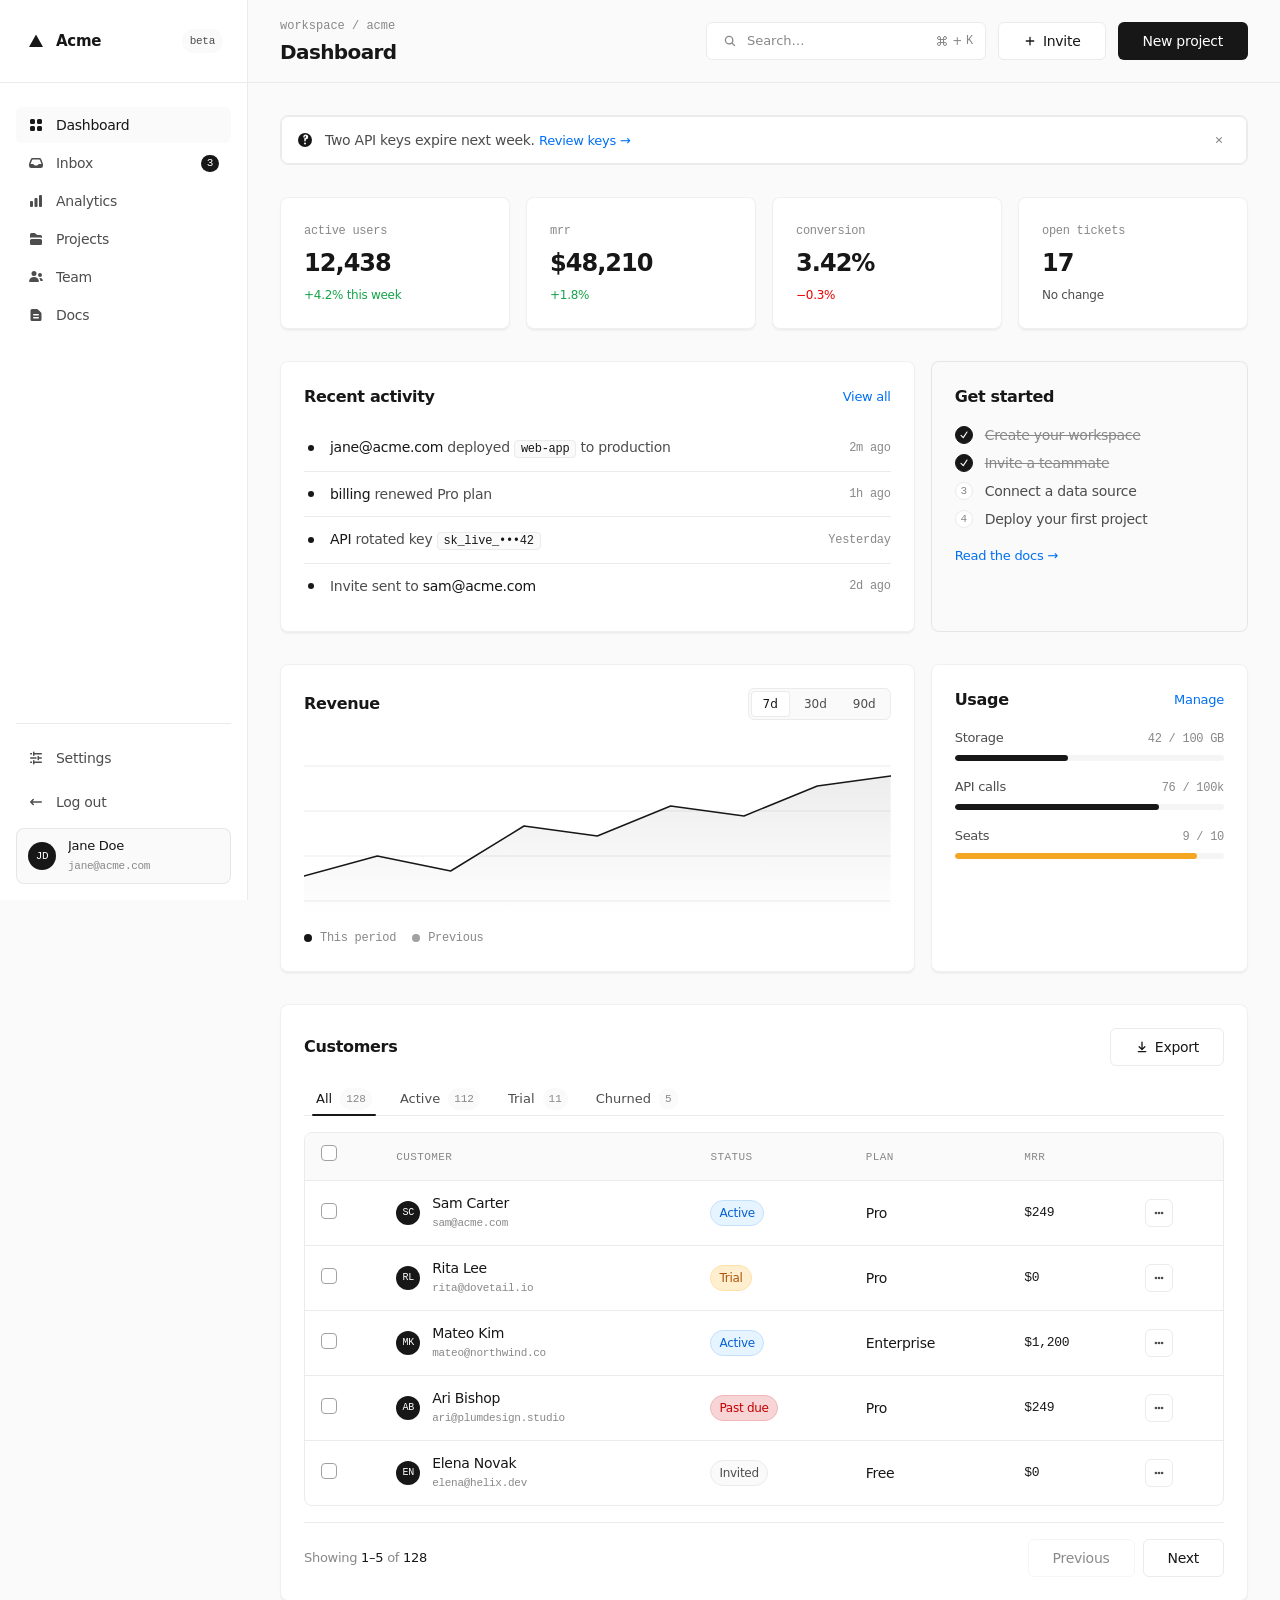
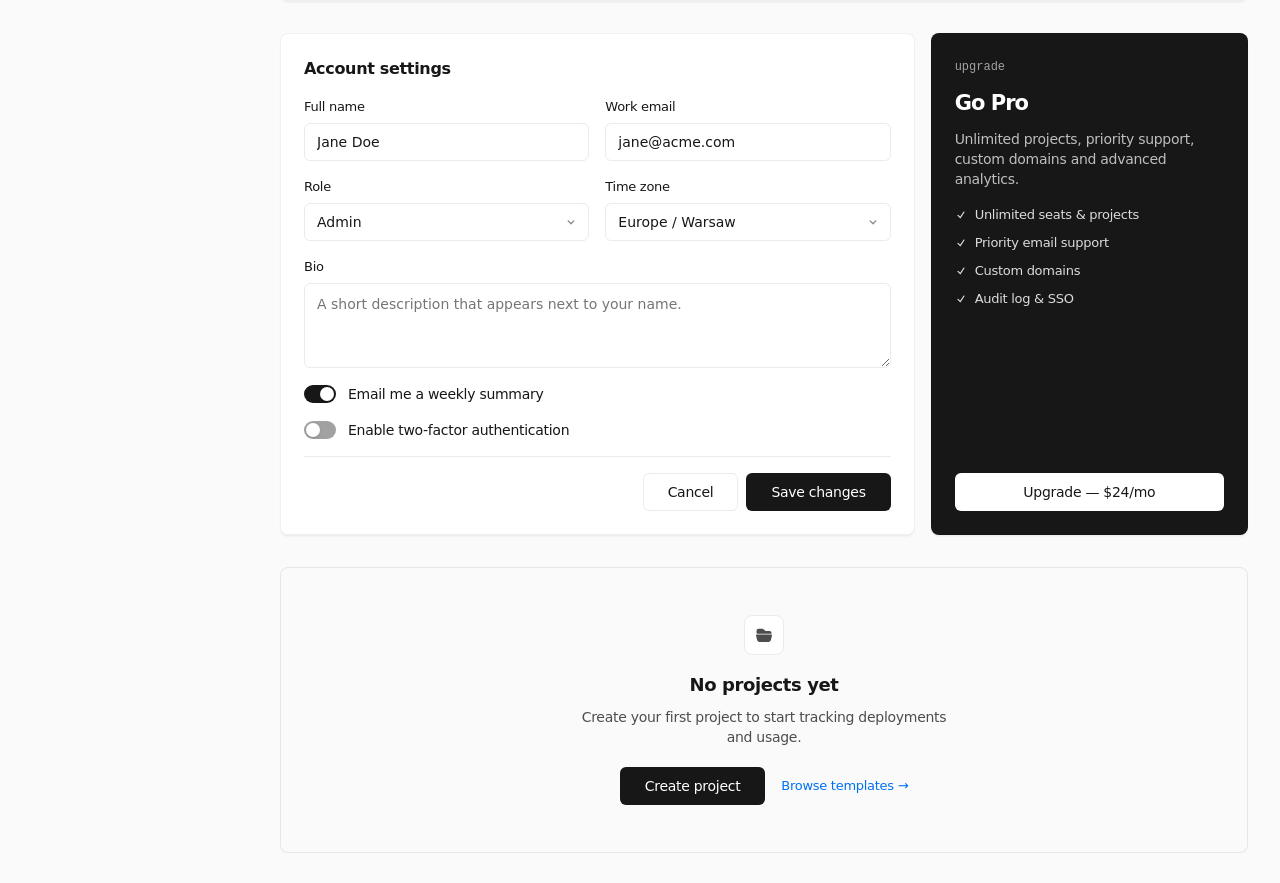
==== commit f432e2a4: "updated dashboard icon and added template screenshot" ====
--- a/index.html
+++ b/index.html
@@ -27,9 +27,9 @@
           <ul>
             <li>
               <a class="nav-row is-active" href="#" aria-current="page">
-                <!-- heroicons:micro home -->
+                <!-- heroicons:micro squares-2x2 -->
                 <svg class="nav-row__icon" viewBox="0 0 16 16" fill="currentColor" aria-hidden="true">
-                  <path d="M8.543 2.232a.75.75 0 0 0-1.085 0l-5.25 5.5A.75.75 0 0 0 2.75 9H4v4a1 1 0 0 0 1 1h1a1 1 0 0 0 1-1v-1a1 1 0 1 1 2 0v1a1 1 0 0 0 1 1h1a1 1 0 0 0 1-1V9h1.25a.75.75 0 0 0 .543-1.268l-5.25-5.5Z" />
+                  <path d="M3.5 2A1.5 1.5 0 0 0 2 3.5v2A1.5 1.5 0 0 0 3.5 7h2A1.5 1.5 0 0 0 7 5.5v-2A1.5 1.5 0 0 0 5.5 2h-2ZM3.5 9A1.5 1.5 0 0 0 2 10.5v2A1.5 1.5 0 0 0 3.5 14h2A1.5 1.5 0 0 0 7 12.5v-2A1.5 1.5 0 0 0 5.5 9h-2ZM9 3.5A1.5 1.5 0 0 1 10.5 2h2A1.5 1.5 0 0 1 14 3.5v2A1.5 1.5 0 0 1 12.5 7h-2A1.5 1.5 0 0 1 9 5.5v-2ZM10.5 9A1.5 1.5 0 0 0 9 10.5v2a1.5 1.5 0 0 0 1.5 1.5h2a1.5 1.5 0 0 0 1.5-1.5v-2A1.5 1.5 0 0 0 12.5 9h-2Z" />
                 </svg>
                 <span>Dashboard</span>
               </a>
--- a/styles.css
+++ b/styles.css
@@ -559,7 +559,7 @@
 }
 
 .stat-card__delta.is-up {
-  color: var(--success);
+  color: #16a34a;
 }
 
 .stat-card__delta.is-down {
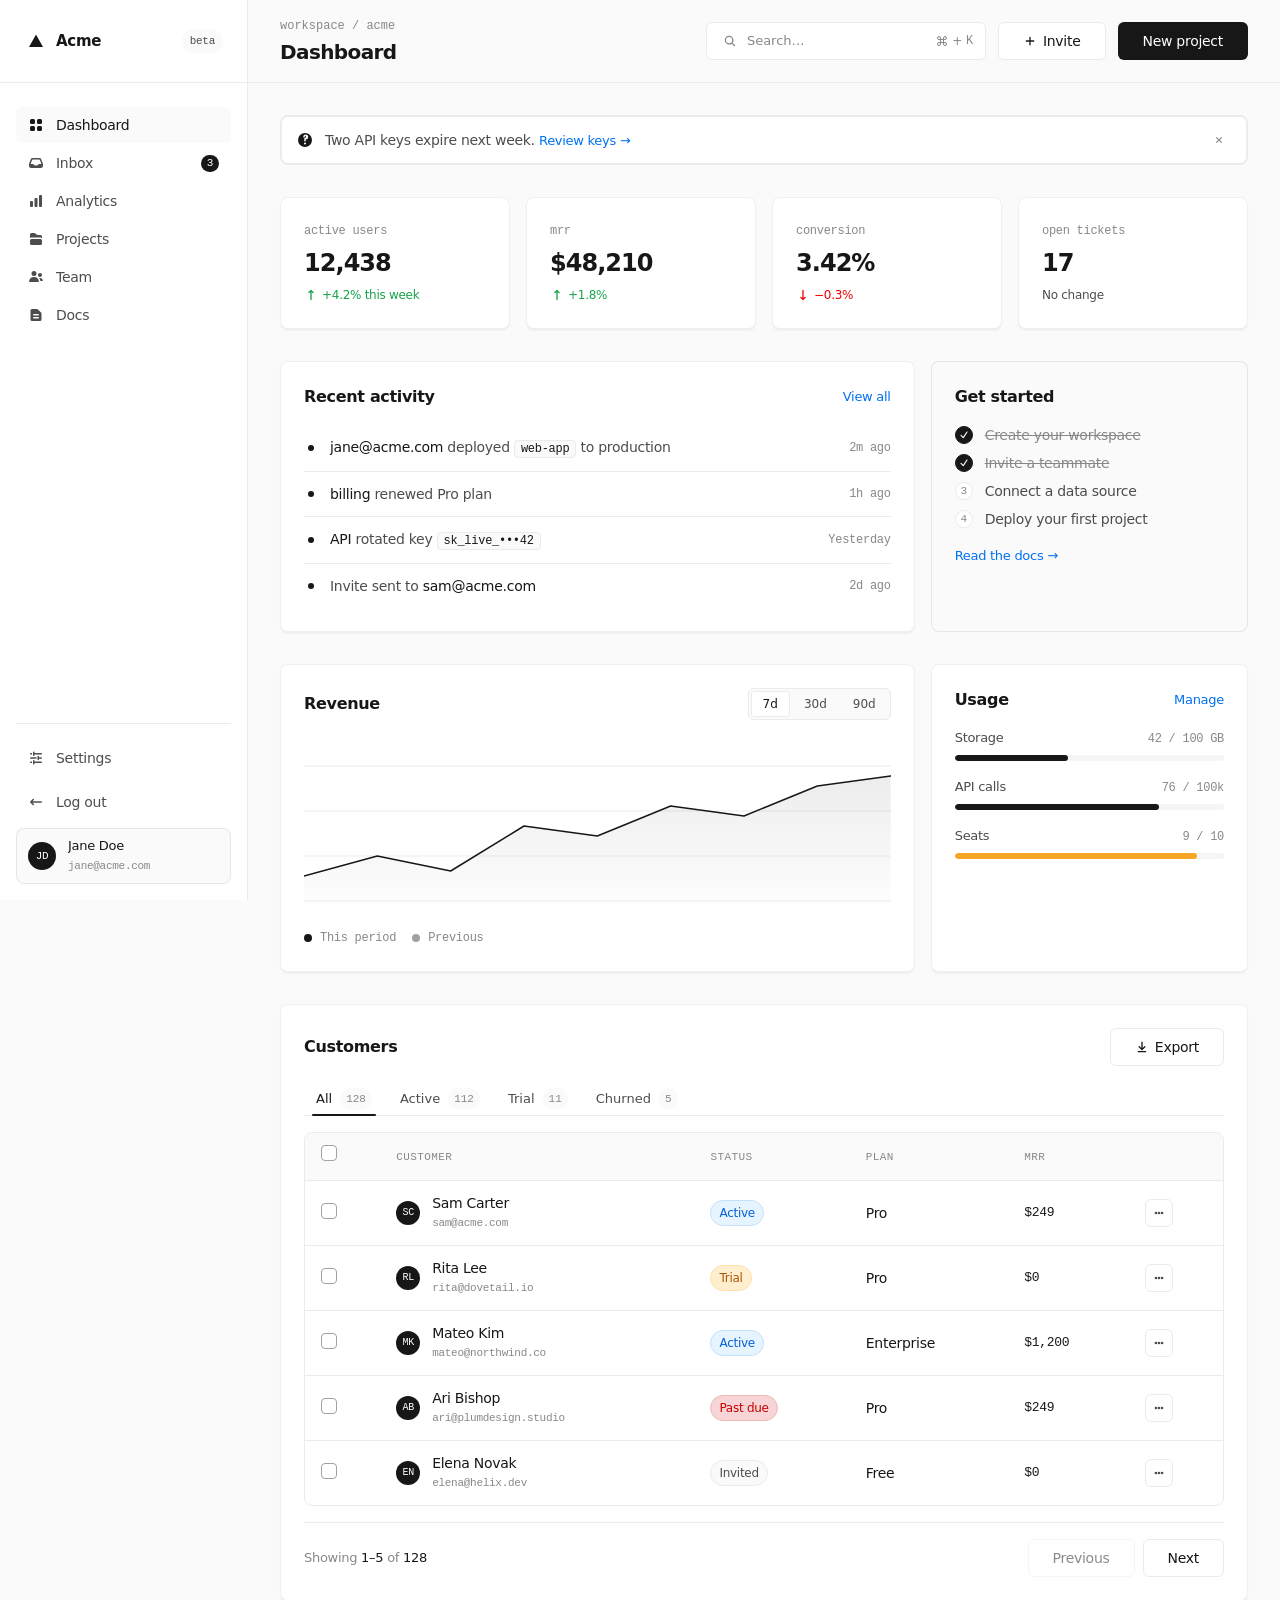
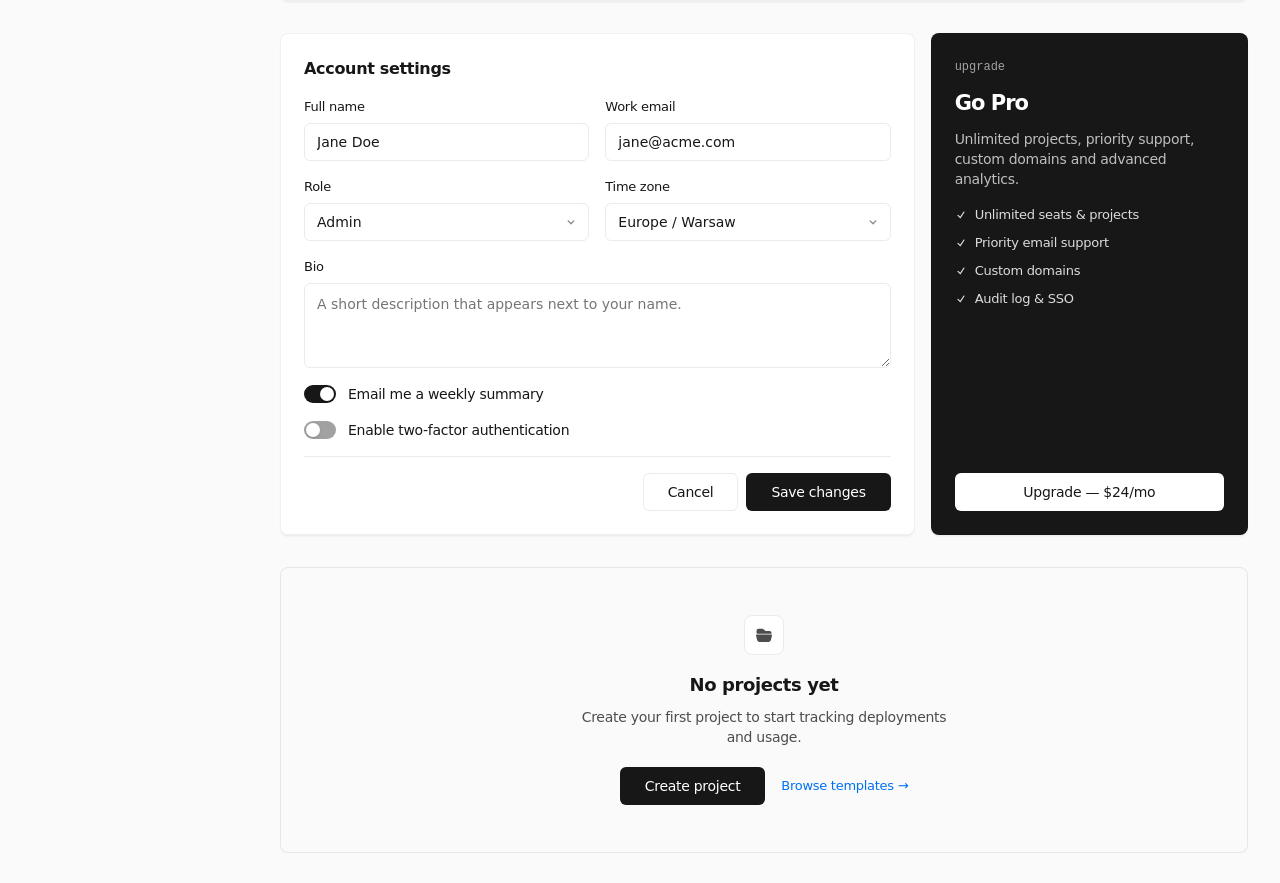
==== commit 75dd4282: "removed screenshot and added up/down icons for dashboard" ====
--- a/index.html
+++ b/index.html
@@ -171,17 +171,32 @@
             <article class="stat-card">
               <span class="stat-card__label">Active users</span>
               <span class="stat-card__value">12,438</span>
-              <span class="stat-card__delta is-up">+4.2% this week</span>
+              <span class="stat-card__delta is-up">
+                <svg class="stat-card__delta-icon" viewBox="0 0 16 16" fill="currentColor" aria-hidden="true">
+                  <path fill-rule="evenodd" d="M8 14a.75.75 0 0 0 .75-.75V4.56l1.22 1.22a.75.75 0 1 0 1.06-1.06l-2.5-2.5a.75.75 0 0 0-1.06 0l-2.5 2.5a.75.75 0 0 0 1.06 1.06l1.22-1.22v8.69c0 .414.336.75.75.75Z" clip-rule="evenodd" />
+                </svg>
+                +4.2% this week
+              </span>
             </article>
             <article class="stat-card">
               <span class="stat-card__label">MRR</span>
               <span class="stat-card__value">$48,210</span>
-              <span class="stat-card__delta is-up">+1.8%</span>
+              <span class="stat-card__delta is-up">
+                <svg class="stat-card__delta-icon" viewBox="0 0 16 16" fill="currentColor" aria-hidden="true">
+                  <path fill-rule="evenodd" d="M8 14a.75.75 0 0 0 .75-.75V4.56l1.22 1.22a.75.75 0 1 0 1.06-1.06l-2.5-2.5a.75.75 0 0 0-1.06 0l-2.5 2.5a.75.75 0 0 0 1.06 1.06l1.22-1.22v8.69c0 .414.336.75.75.75Z" clip-rule="evenodd" />
+                </svg>
+                +1.8%
+              </span>
             </article>
             <article class="stat-card">
               <span class="stat-card__label">Conversion</span>
               <span class="stat-card__value">3.42%</span>
-              <span class="stat-card__delta is-down">−0.3%</span>
+              <span class="stat-card__delta is-down">
+                <svg class="stat-card__delta-icon" viewBox="0 0 16 16" fill="currentColor" aria-hidden="true">
+                  <path fill-rule="evenodd" d="M8 2a.75.75 0 0 1 .75.75v8.69l1.22-1.22a.75.75 0 1 1 1.06 1.06l-2.5 2.5a.75.75 0 0 1-1.06 0l-2.5-2.5a.75.75 0 1 1 1.06-1.06l1.22 1.22V2.75A.75.75 0 0 1 8 2Z" clip-rule="evenodd" />
+                </svg>
+                −0.3%
+              </span>
             </article>
             <article class="stat-card">
               <span class="stat-card__label">Open tickets</span>
--- a/styles.css
+++ b/styles.css
@@ -556,6 +556,15 @@
 .stat-card__delta {
   font-size: 12px;
   color: var(--body);
+  display: inline-flex;
+  align-items: center;
+  gap: 4px;
+}
+
+.stat-card__delta-icon {
+  width: 14px;
+  height: 14px;
+  flex-shrink: 0;
 }
 
 .stat-card__delta.is-up {
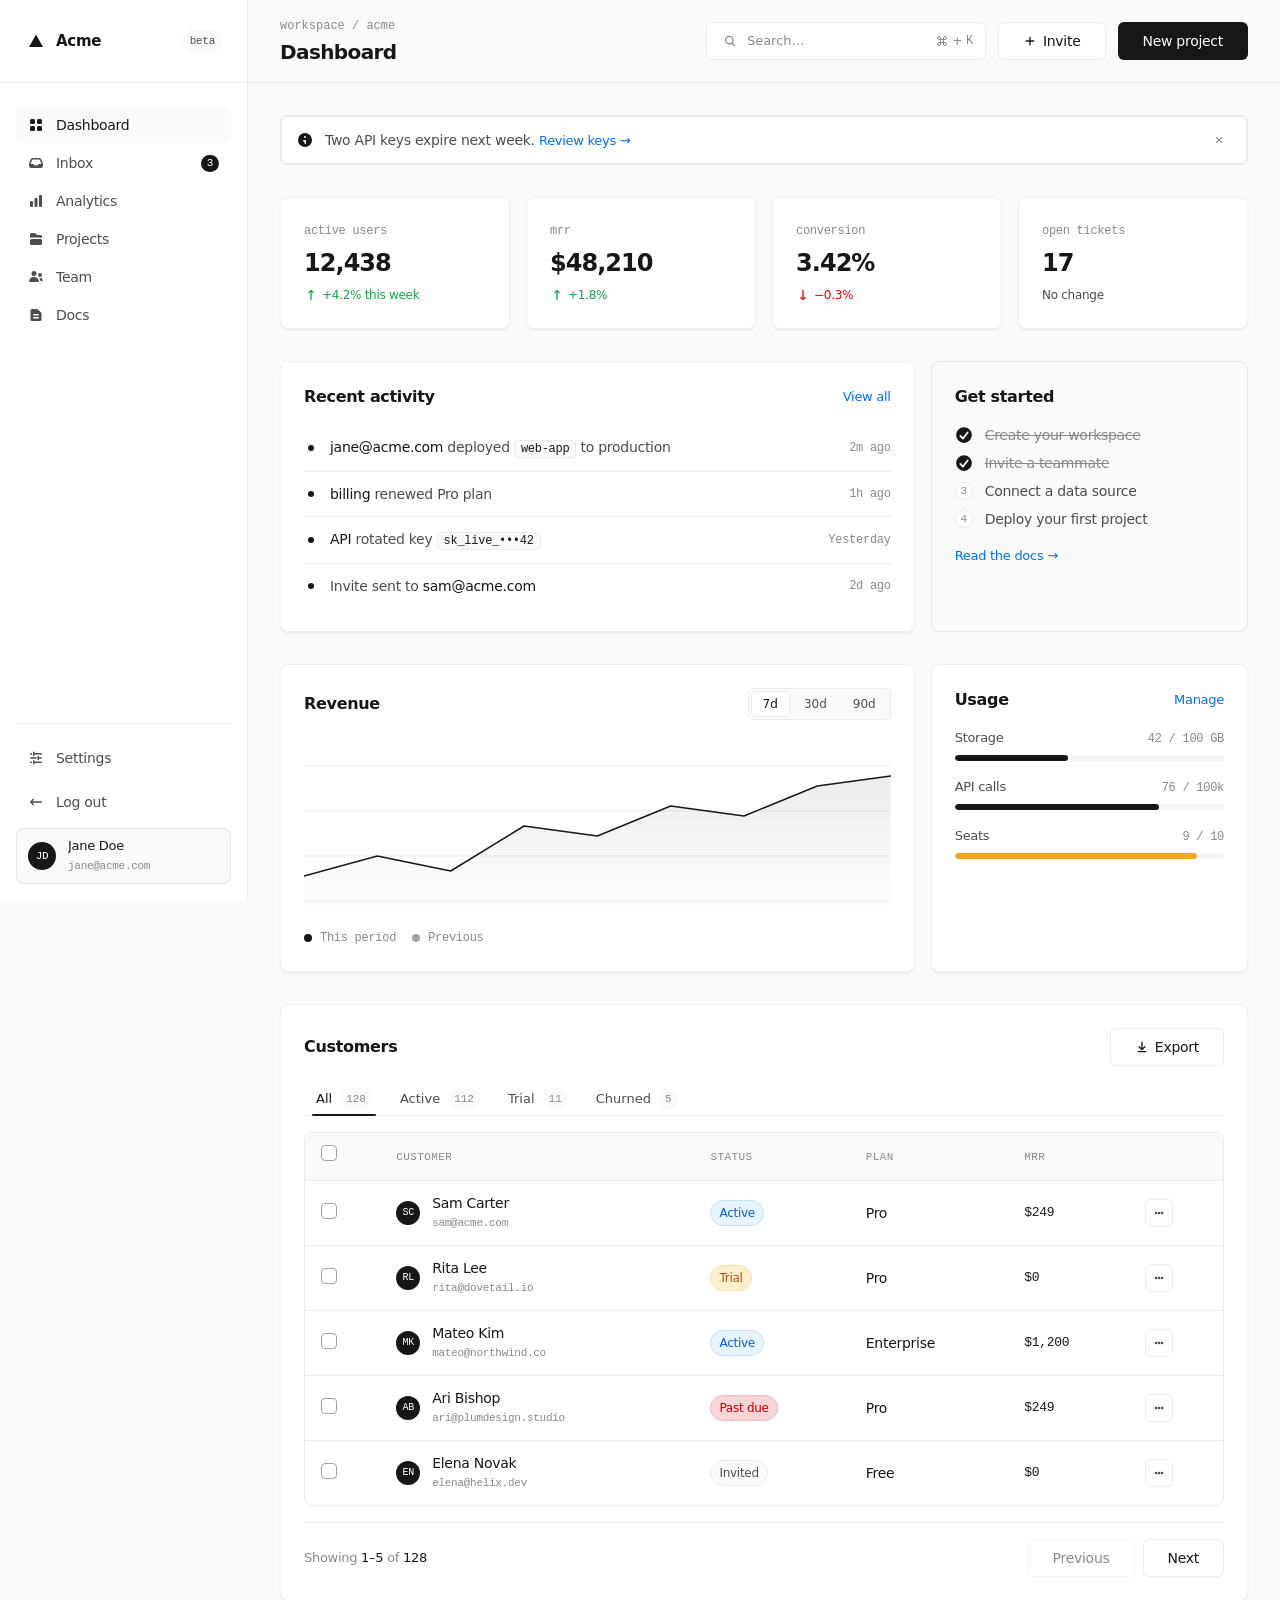
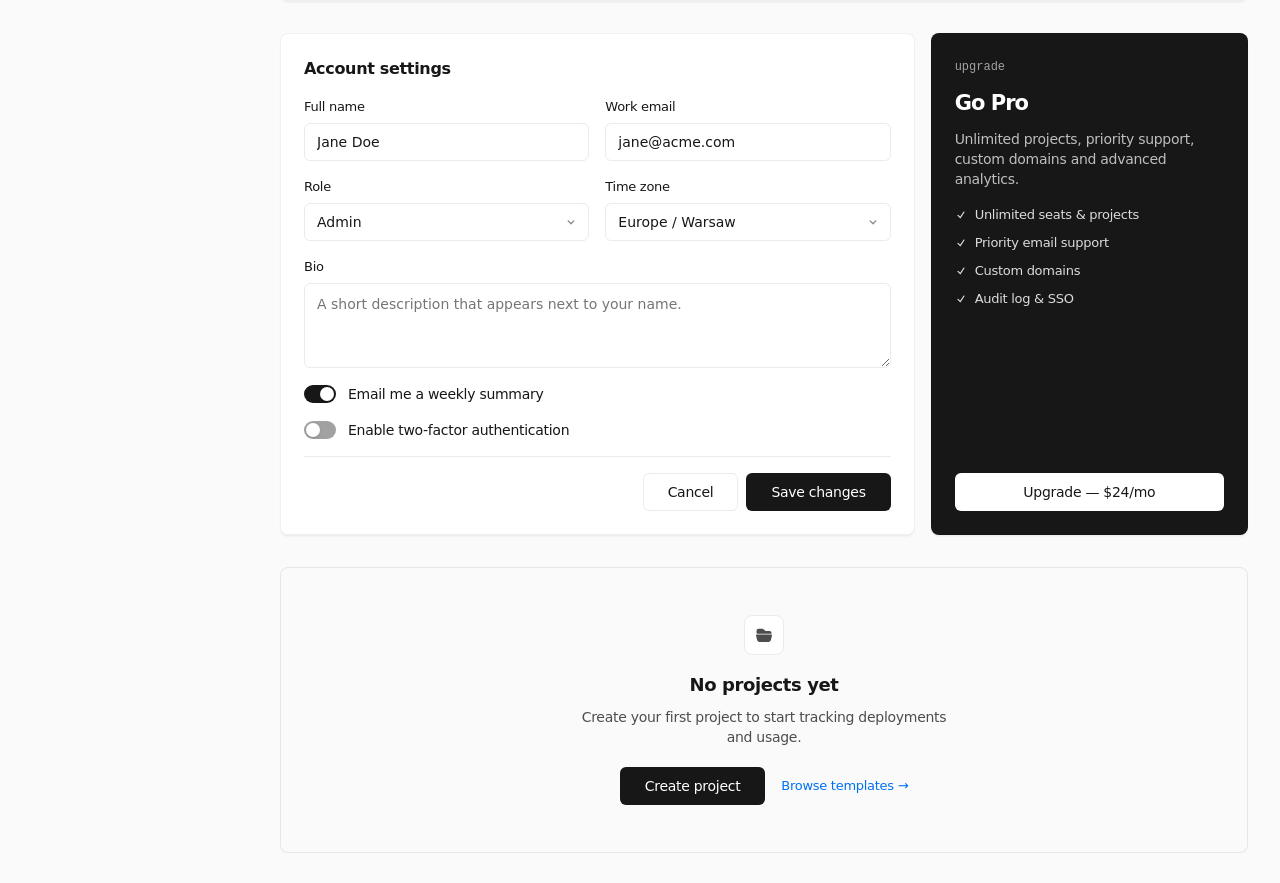
==== commit b0eae70d: "updated banner info and checkmark icons" ====
--- a/index.html
+++ b/index.html
@@ -11,7 +11,7 @@
 
     <div class="app">
       <!-- ─────────────── SIDEBAR ─────────────── -->
-      <aside class="sidebar" aria-label="Primary">
+      <aside class="sidebar" id="sidebar" aria-label="Primary">
         <div class="sidebar__brand">
           <span class="brand-mark" aria-hidden="true">
             <!-- triangle logo -->
@@ -115,6 +115,12 @@
       <main class="main" id="main">
         <!-- top bar -->
         <header class="topbar">
+          <button class="menu-toggle" type="button" aria-label="Open menu" aria-controls="sidebar" aria-expanded="false">
+            <!-- heroicons:micro bars-3 -->
+            <svg viewBox="0 0 16 16" fill="currentColor" aria-hidden="true">
+              <path fill-rule="evenodd" d="M2 3.75A.75.75 0 0 1 2.75 3h10.5a.75.75 0 0 1 0 1.5H2.75A.75.75 0 0 1 2 3.75ZM2 8a.75.75 0 0 1 .75-.75h10.5a.75.75 0 0 1 0 1.5H2.75A.75.75 0 0 1 2 8Zm0 4.25a.75.75 0 0 1 .75-.75h10.5a.75.75 0 0 1 0 1.5H2.75a.75.75 0 0 1-.75-.75Z" clip-rule="evenodd" />
+            </svg>
+          </button>
           <div class="topbar__title">
             <span class="eyebrow">Workspace / Acme</span>
             <h1>Dashboard</h1>
@@ -152,7 +158,7 @@
           <!-- ─── alert banner ─── -->
           <div class="alert" role="status">
             <svg class="alert__icon" viewBox="0 0 16 16" fill="currentColor" aria-hidden="true">
-              <path fill-rule="evenodd" d="M15 8A7 7 0 1 1 1 8a7 7 0 0 1 14 0Zm-6 3.5a1 1 0 1 1-2 0 1 1 0 0 1 2 0ZM7.293 4.293A1 1 0 1 1 8 6a.75.75 0 0 0-.75.75v2a.75.75 0 0 0 1.5 0v-1.36a2.5 2.5 0 1 0-2.488-2.567.75.75 0 1 0 1.498.06.999.999 0 0 1 .533-.59Z" clip-rule="evenodd" />
+              <path fill-rule="evenodd" d="M15 8A7 7 0 1 1 1 8a7 7 0 0 1 14 0ZM9 5a1 1 0 1 1-2 0 1 1 0 0 1 2 0ZM6.75 8a.75.75 0 0 0 0 1.5h.75v1.75a.75.75 0 0 0 1.5 0v-2.5A.75.75 0 0 0 8.25 8h-1.5Z" clip-rule="evenodd" />
             </svg>
             <span class="alert__msg">
               Two API keys expire next week.
@@ -545,6 +551,8 @@
       </main>
     </div>
 
+    <div class="backdrop" hidden></div>
+
     <script src="script.js"></script>
   </body>
 </html>
--- a/styles.css
+++ b/styles.css
@@ -390,6 +390,43 @@
   gap: var(--sm);
 }
 
+.menu-toggle {
+  display: none;
+  align-items: center;
+  justify-content: center;
+  width: 38px;
+  height: 38px;
+  border: 1px solid var(--hairline);
+  background: var(--canvas);
+  border-radius: var(--r-sm);
+  color: var(--ink);
+  cursor: pointer;
+  padding: 0;
+  flex: 0 0 auto;
+}
+
+.menu-toggle svg {
+  width: 18px;
+  height: 18px;
+}
+
+.menu-toggle:hover {
+  border-color: var(--hairline-strong);
+}
+
+.backdrop {
+  position: fixed;
+  inset: 0;
+  background: rgba(0, 0, 0, 0.4);
+  z-index: 40;
+  opacity: 0;
+  transition: opacity 200ms ease;
+}
+
+.backdrop.is-visible {
+  opacity: 1;
+}
+
 .search {
   display: inline-flex;
   align-items: center;
@@ -718,13 +755,13 @@
 
 .checklist li.is-done::before {
   content: "";
-  background-color: var(--primary);
-  border-color: var(--primary);
-  /* heroicons:micro check */
-  background-image: url("data:image/svg+xml;utf8,<svg xmlns='http://www.w3.org/2000/svg' viewBox='0 0 16 16' fill='%23ffffff'><path fill-rule='evenodd' d='M12.416 3.376a.75.75 0 0 1 .208 1.04l-5 7.5a.75.75 0 0 1-1.154.114l-3-3a.75.75 0 0 1 1.06-1.06l2.353 2.353 4.493-6.74a.75.75 0 0 1 1.04-.207Z' clip-rule='evenodd'/></svg>");
+  background-color: transparent;
+  border: 0;
+  /* heroicons:micro check-circle */
+  background-image: url("data:image/svg+xml;utf8,<svg xmlns='http://www.w3.org/2000/svg' viewBox='0 0 16 16' fill='%23171717'><path fill-rule='evenodd' d='M8 15A7 7 0 1 0 8 1a7 7 0 0 0 0 14Zm3.844-8.791a.75.75 0 0 0-1.188-.918l-3.7 4.79-1.649-1.833a.75.75 0 1 0-1.114 1.004l2.25 2.5a.75.75 0 0 0 1.15-.043l4.25-5.5Z' clip-rule='evenodd'/></svg>");
   background-repeat: no-repeat;
   background-position: center;
-  background-size: 12px 12px;
+  background-size: 18px 18px;
 }
 
 /* ───────────────────────────────────────────────
@@ -1553,6 +1590,20 @@
   .form-grid {
     grid-template-columns: 1fr;
   }
+  .topbar {
+    flex-wrap: wrap;
+  }
+  .topbar__actions {
+    width: 100%;
+  }
+  .search {
+    flex: 1 1 auto;
+    width: auto;
+    min-width: 0;
+  }
+  .kbd-group {
+    display: none;
+  }
 }
 
 @media (max-width: 720px) {
@@ -1560,30 +1611,42 @@
     grid-template-columns: 1fr;
   }
   .sidebar {
-    position: static;
-    height: auto;
-    flex-direction: row;
-    flex-wrap: wrap;
-    align-items: center;
-    gap: var(--sm);
-    padding: var(--sm) var(--md);
-  }
-  .sidebar__brand {
-    border: 0;
-    padding: 0;
-    margin-right: auto;
-  }
-  .sidebar__nav,
-  .sidebar__foot {
-    display: none;
+    position: fixed;
+    top: 0;
+    left: 0;
+    bottom: 0;
+    height: 100vh;
+    width: 280px;
+    max-width: 86vw;
+    z-index: 50;
+    transform: translateX(-100%);
+    transition: transform 220ms ease;
+    box-shadow: 0 0 24px rgba(0, 0, 0, 0.12);
+  }
+  .sidebar.is-open {
+    transform: translateX(0);
+  }
+  .menu-toggle {
+    display: inline-flex;
   }
   .topbar {
     padding: var(--sm) var(--md);
     flex-wrap: wrap;
   }
+  .topbar__actions {
+    width: 100%;
+    flex-wrap: wrap;
+  }
   .search {
+    order: -1;
+    flex: 1 1 100%;
     width: 100%;
-    order: 3;
+  }
+  .kbd-group {
+    display: none;
+  }
+  .topbar__actions .btn {
+    flex: 1 1 0;
   }
   .content {
     padding: var(--md);
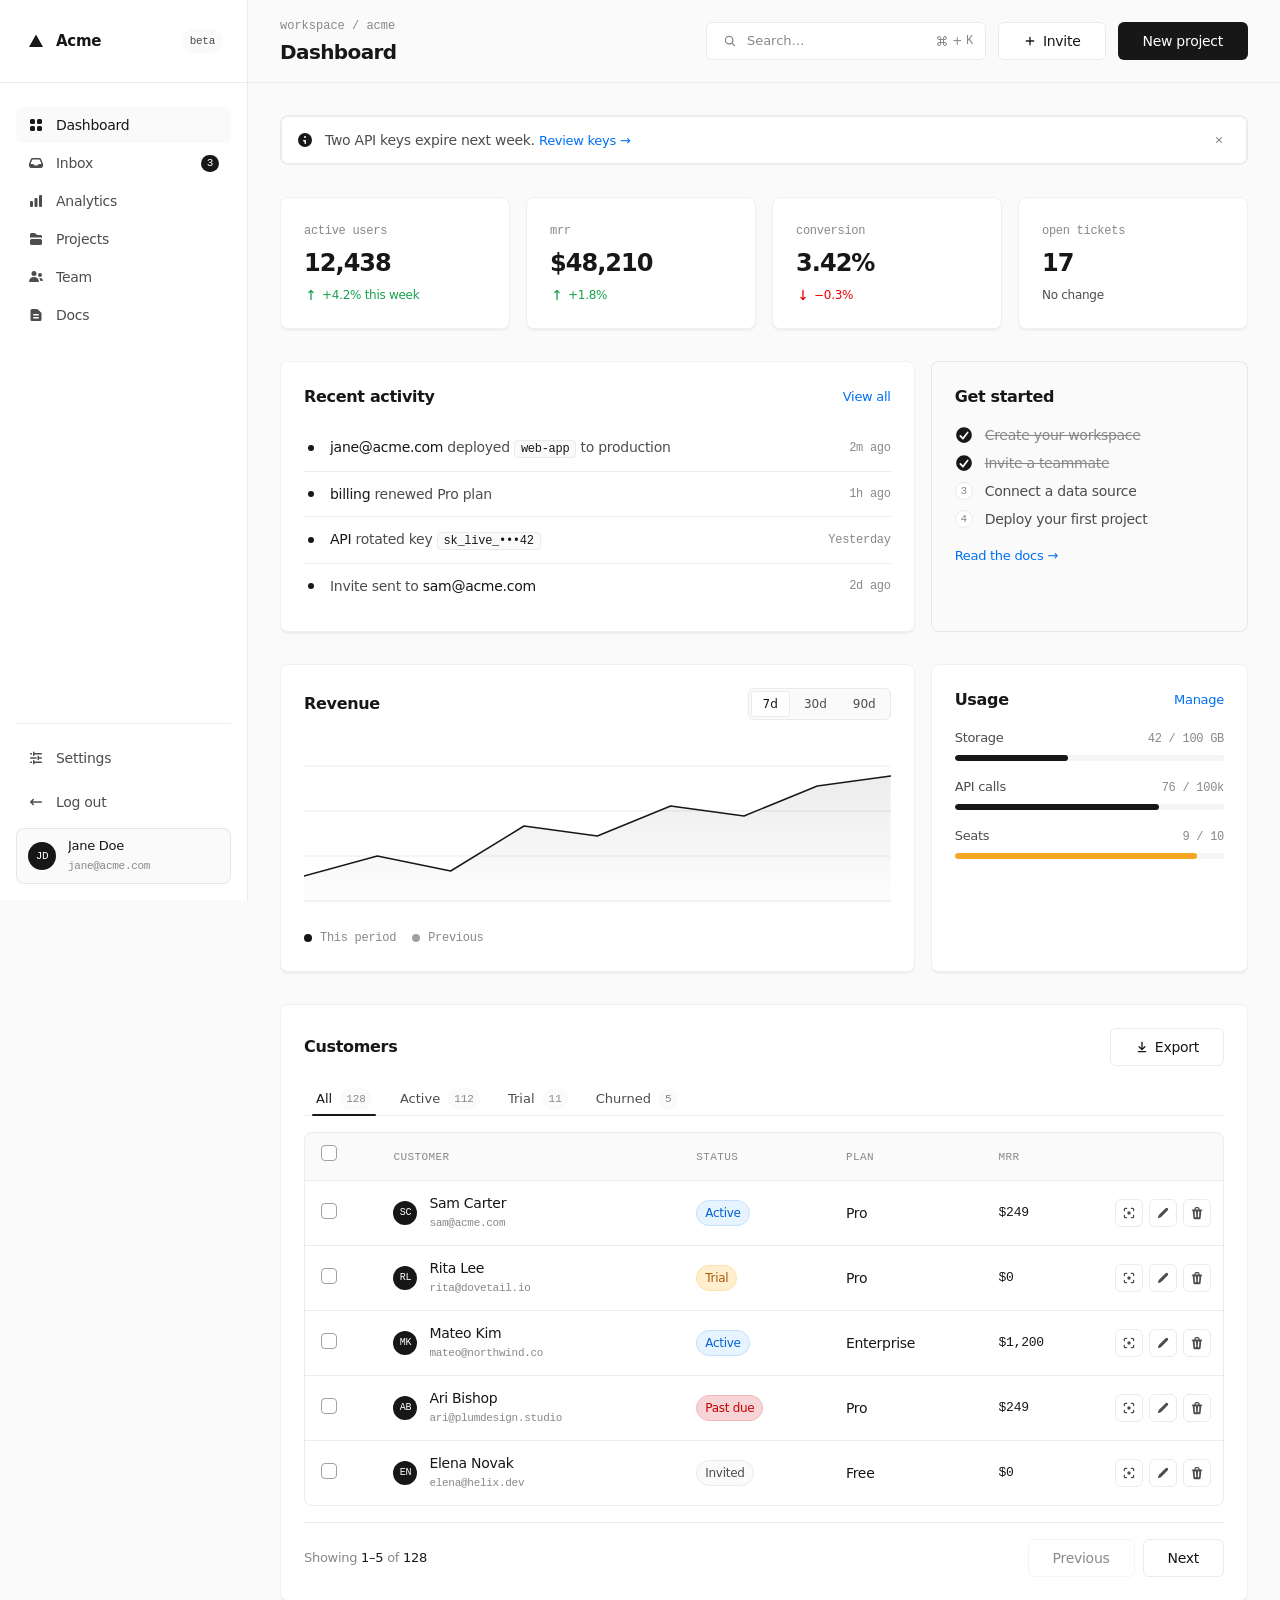
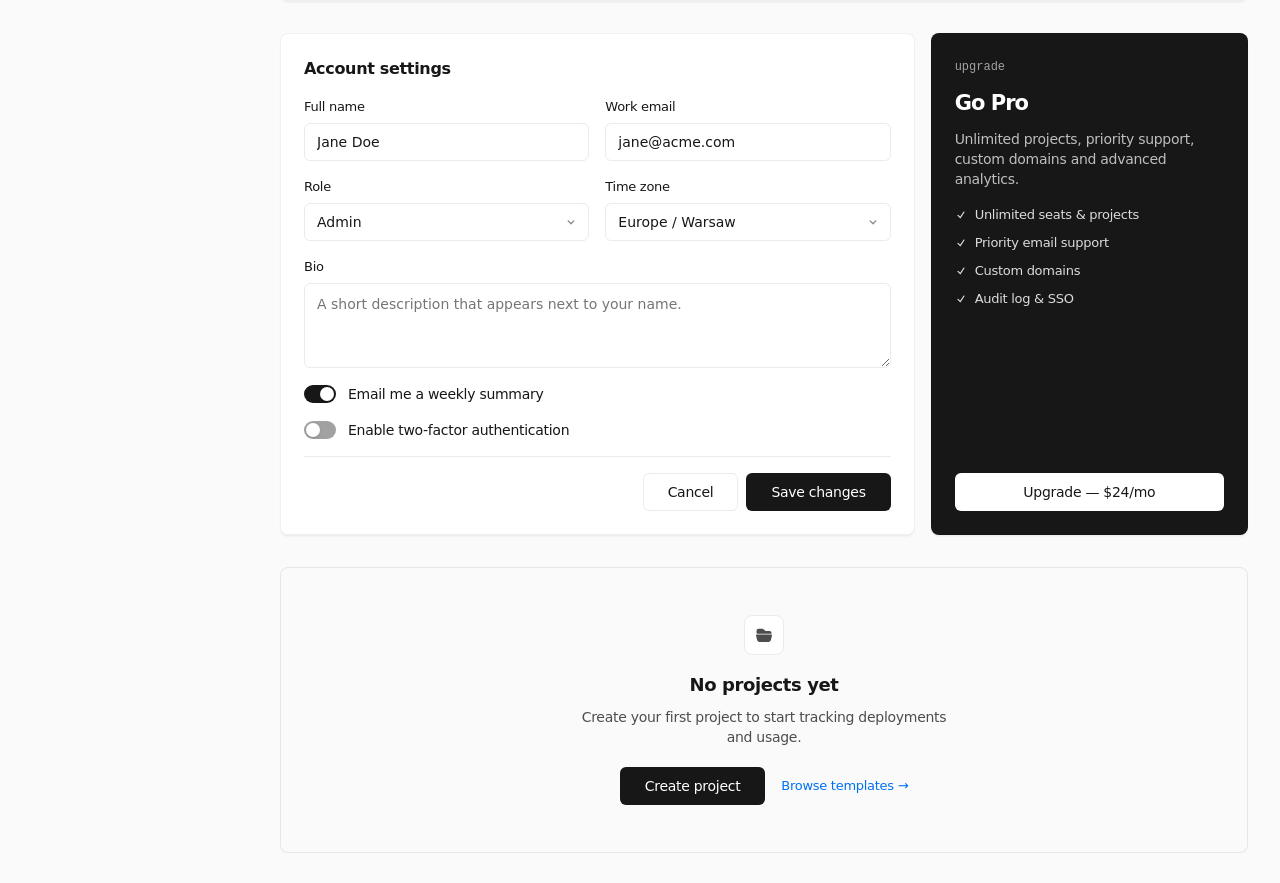
==== commit cee2188f: "added action icons (view/edit/delete) to the sample table" ====
--- a/index.html
+++ b/index.html
@@ -379,7 +379,13 @@
                     <td><span class="badge badge--success">Active</span></td>
                     <td>Pro</td>
                     <td class="ta-right ta-mono">$249</td>
-                    <td><button class="icon-btn" aria-label="Open menu"><svg viewBox="0 0 16 16" fill="currentColor" aria-hidden="true"><path d="M3 8a1.5 1.5 0 1 1 3 0 1.5 1.5 0 0 1-3 0Zm3.5 0a1.5 1.5 0 1 1 3 0 1.5 1.5 0 0 1-3 0ZM11.5 6.5a1.5 1.5 0 1 0 0 3 1.5 1.5 0 0 0 0-3Z"/></svg></button></td>
+                    <td class="ta-right">
+                      <div class="table-actions">
+                        <button class="icon-btn" type="button" aria-label="View"><svg xmlns="http://www.w3.org/2000/svg" viewBox="0 0 16 16" fill="currentColor" aria-hidden="true"><path d="M3.75 2A1.75 1.75 0 0 0 2 3.75v1.5a.75.75 0 0 0 1.5 0v-1.5a.25.25 0 0 1 .25-.25h1.5a.75.75 0 0 0 0-1.5h-1.5ZM10.75 2a.75.75 0 0 0 0 1.5h1.5a.25.25 0 0 1 .25.25v1.5a.75.75 0 0 0 1.5 0v-1.5A1.75 1.75 0 0 0 12.25 2h-1.5ZM3.5 10.75a.75.75 0 0 0-1.5 0v1.5c0 .966.784 1.75 1.75 1.75h1.5a.75.75 0 0 0 0-1.5h-1.5a.25.25 0 0 1-.25-.25v-1.5ZM14 10.75a.75.75 0 0 0-1.5 0v1.5a.25.25 0 0 1-.25.25h-1.5a.75.75 0 0 0 0 1.5h1.5A1.75 1.75 0 0 0 14 12.25v-1.5ZM8 10a2 2 0 1 0 0-4 2 2 0 0 0 0 4Z"/></svg></button>
+                        <button class="icon-btn" type="button" aria-label="Edit"><svg xmlns="http://www.w3.org/2000/svg" viewBox="0 0 16 16" fill="currentColor" aria-hidden="true"><path fill-rule="evenodd" d="M11.013 2.513a1.75 1.75 0 0 1 2.475 2.474L6.226 12.25a2.751 2.751 0 0 1-.892.596l-2.047.848a.75.75 0 0 1-.98-.98l.848-2.047a2.75 2.75 0 0 1 .596-.892l7.262-7.261Z" clip-rule="evenodd"/></svg></button>
+                        <button class="icon-btn" type="button" aria-label="Delete"><svg xmlns="http://www.w3.org/2000/svg" viewBox="0 0 16 16" fill="currentColor" aria-hidden="true"><path fill-rule="evenodd" d="M5 3.25V4H2.75a.75.75 0 0 0 0 1.5h.3l.815 8.15A1.5 1.5 0 0 0 5.357 15h5.285a1.5 1.5 0 0 0 1.493-1.35l.815-8.15h.3a.75.75 0 0 0 0-1.5H11v-.75A2.25 2.25 0 0 0 8.75 1h-1.5A2.25 2.25 0 0 0 5 3.25Zm2.25-.75a.75.75 0 0 0-.75.75V4h3v-.75a.75.75 0 0 0-.75-.75h-1.5ZM6.05 6a.75.75 0 0 1 .787.713l.275 5.5a.75.75 0 0 1-1.498.075l-.275-5.5A.75.75 0 0 1 6.05 6Zm3.9 0a.75.75 0 0 1 .712.787l-.275 5.5a.75.75 0 0 1-1.498-.075l.275-5.5a.75.75 0 0 1 .786-.711Z" clip-rule="evenodd"/></svg></button>
+                      </div>
+                    </td>
                   </tr>
                   <tr>
                     <td><label class="checkbox"><input type="checkbox" /><span></span></label></td>
@@ -395,7 +401,13 @@
                     <td><span class="badge badge--warning">Trial</span></td>
                     <td>Pro</td>
                     <td class="ta-right ta-mono">$0</td>
-                    <td><button class="icon-btn" aria-label="Open menu"><svg viewBox="0 0 16 16" fill="currentColor" aria-hidden="true"><path d="M3 8a1.5 1.5 0 1 1 3 0 1.5 1.5 0 0 1-3 0Zm3.5 0a1.5 1.5 0 1 1 3 0 1.5 1.5 0 0 1-3 0ZM11.5 6.5a1.5 1.5 0 1 0 0 3 1.5 1.5 0 0 0 0-3Z"/></svg></button></td>
+                    <td class="ta-right">
+                      <div class="table-actions">
+                        <button class="icon-btn" type="button" aria-label="View"><svg xmlns="http://www.w3.org/2000/svg" viewBox="0 0 16 16" fill="currentColor" aria-hidden="true"><path d="M3.75 2A1.75 1.75 0 0 0 2 3.75v1.5a.75.75 0 0 0 1.5 0v-1.5a.25.25 0 0 1 .25-.25h1.5a.75.75 0 0 0 0-1.5h-1.5ZM10.75 2a.75.75 0 0 0 0 1.5h1.5a.25.25 0 0 1 .25.25v1.5a.75.75 0 0 0 1.5 0v-1.5A1.75 1.75 0 0 0 12.25 2h-1.5ZM3.5 10.75a.75.75 0 0 0-1.5 0v1.5c0 .966.784 1.75 1.75 1.75h1.5a.75.75 0 0 0 0-1.5h-1.5a.25.25 0 0 1-.25-.25v-1.5ZM14 10.75a.75.75 0 0 0-1.5 0v1.5a.25.25 0 0 1-.25.25h-1.5a.75.75 0 0 0 0 1.5h1.5A1.75 1.75 0 0 0 14 12.25v-1.5ZM8 10a2 2 0 1 0 0-4 2 2 0 0 0 0 4Z"/></svg></button>
+                        <button class="icon-btn" type="button" aria-label="Edit"><svg xmlns="http://www.w3.org/2000/svg" viewBox="0 0 16 16" fill="currentColor" aria-hidden="true"><path fill-rule="evenodd" d="M11.013 2.513a1.75 1.75 0 0 1 2.475 2.474L6.226 12.25a2.751 2.751 0 0 1-.892.596l-2.047.848a.75.75 0 0 1-.98-.98l.848-2.047a2.75 2.75 0 0 1 .596-.892l7.262-7.261Z" clip-rule="evenodd"/></svg></button>
+                        <button class="icon-btn" type="button" aria-label="Delete"><svg xmlns="http://www.w3.org/2000/svg" viewBox="0 0 16 16" fill="currentColor" aria-hidden="true"><path fill-rule="evenodd" d="M5 3.25V4H2.75a.75.75 0 0 0 0 1.5h.3l.815 8.15A1.5 1.5 0 0 0 5.357 15h5.285a1.5 1.5 0 0 0 1.493-1.35l.815-8.15h.3a.75.75 0 0 0 0-1.5H11v-.75A2.25 2.25 0 0 0 8.75 1h-1.5A2.25 2.25 0 0 0 5 3.25Zm2.25-.75a.75.75 0 0 0-.75.75V4h3v-.75a.75.75 0 0 0-.75-.75h-1.5ZM6.05 6a.75.75 0 0 1 .787.713l.275 5.5a.75.75 0 0 1-1.498.075l-.275-5.5A.75.75 0 0 1 6.05 6Zm3.9 0a.75.75 0 0 1 .712.787l-.275 5.5a.75.75 0 0 1-1.498-.075l.275-5.5a.75.75 0 0 1 .786-.711Z" clip-rule="evenodd"/></svg></button>
+                      </div>
+                    </td>
                   </tr>
                   <tr>
                     <td><label class="checkbox"><input type="checkbox" /><span></span></label></td>
@@ -411,7 +423,13 @@
                     <td><span class="badge badge--success">Active</span></td>
                     <td>Enterprise</td>
                     <td class="ta-right ta-mono">$1,200</td>
-                    <td><button class="icon-btn" aria-label="Open menu"><svg viewBox="0 0 16 16" fill="currentColor" aria-hidden="true"><path d="M3 8a1.5 1.5 0 1 1 3 0 1.5 1.5 0 0 1-3 0Zm3.5 0a1.5 1.5 0 1 1 3 0 1.5 1.5 0 0 1-3 0ZM11.5 6.5a1.5 1.5 0 1 0 0 3 1.5 1.5 0 0 0 0-3Z"/></svg></button></td>
+                    <td class="ta-right">
+                      <div class="table-actions">
+                        <button class="icon-btn" type="button" aria-label="View"><svg xmlns="http://www.w3.org/2000/svg" viewBox="0 0 16 16" fill="currentColor" aria-hidden="true"><path d="M3.75 2A1.75 1.75 0 0 0 2 3.75v1.5a.75.75 0 0 0 1.5 0v-1.5a.25.25 0 0 1 .25-.25h1.5a.75.75 0 0 0 0-1.5h-1.5ZM10.75 2a.75.75 0 0 0 0 1.5h1.5a.25.25 0 0 1 .25.25v1.5a.75.75 0 0 0 1.5 0v-1.5A1.75 1.75 0 0 0 12.25 2h-1.5ZM3.5 10.75a.75.75 0 0 0-1.5 0v1.5c0 .966.784 1.75 1.75 1.75h1.5a.75.75 0 0 0 0-1.5h-1.5a.25.25 0 0 1-.25-.25v-1.5ZM14 10.75a.75.75 0 0 0-1.5 0v1.5a.25.25 0 0 1-.25.25h-1.5a.75.75 0 0 0 0 1.5h1.5A1.75 1.75 0 0 0 14 12.25v-1.5ZM8 10a2 2 0 1 0 0-4 2 2 0 0 0 0 4Z"/></svg></button>
+                        <button class="icon-btn" type="button" aria-label="Edit"><svg xmlns="http://www.w3.org/2000/svg" viewBox="0 0 16 16" fill="currentColor" aria-hidden="true"><path fill-rule="evenodd" d="M11.013 2.513a1.75 1.75 0 0 1 2.475 2.474L6.226 12.25a2.751 2.751 0 0 1-.892.596l-2.047.848a.75.75 0 0 1-.98-.98l.848-2.047a2.75 2.75 0 0 1 .596-.892l7.262-7.261Z" clip-rule="evenodd"/></svg></button>
+                        <button class="icon-btn" type="button" aria-label="Delete"><svg xmlns="http://www.w3.org/2000/svg" viewBox="0 0 16 16" fill="currentColor" aria-hidden="true"><path fill-rule="evenodd" d="M5 3.25V4H2.75a.75.75 0 0 0 0 1.5h.3l.815 8.15A1.5 1.5 0 0 0 5.357 15h5.285a1.5 1.5 0 0 0 1.493-1.35l.815-8.15h.3a.75.75 0 0 0 0-1.5H11v-.75A2.25 2.25 0 0 0 8.75 1h-1.5A2.25 2.25 0 0 0 5 3.25Zm2.25-.75a.75.75 0 0 0-.75.75V4h3v-.75a.75.75 0 0 0-.75-.75h-1.5ZM6.05 6a.75.75 0 0 1 .787.713l.275 5.5a.75.75 0 0 1-1.498.075l-.275-5.5A.75.75 0 0 1 6.05 6Zm3.9 0a.75.75 0 0 1 .712.787l-.275 5.5a.75.75 0 0 1-1.498-.075l.275-5.5a.75.75 0 0 1 .786-.711Z" clip-rule="evenodd"/></svg></button>
+                      </div>
+                    </td>
                   </tr>
                   <tr>
                     <td><label class="checkbox"><input type="checkbox" /><span></span></label></td>
@@ -427,7 +445,13 @@
                     <td><span class="badge badge--error">Past due</span></td>
                     <td>Pro</td>
                     <td class="ta-right ta-mono">$249</td>
-                    <td><button class="icon-btn" aria-label="Open menu"><svg viewBox="0 0 16 16" fill="currentColor" aria-hidden="true"><path d="M3 8a1.5 1.5 0 1 1 3 0 1.5 1.5 0 0 1-3 0Zm3.5 0a1.5 1.5 0 1 1 3 0 1.5 1.5 0 0 1-3 0ZM11.5 6.5a1.5 1.5 0 1 0 0 3 1.5 1.5 0 0 0 0-3Z"/></svg></button></td>
+                    <td class="ta-right">
+                      <div class="table-actions">
+                        <button class="icon-btn" type="button" aria-label="View"><svg xmlns="http://www.w3.org/2000/svg" viewBox="0 0 16 16" fill="currentColor" aria-hidden="true"><path d="M3.75 2A1.75 1.75 0 0 0 2 3.75v1.5a.75.75 0 0 0 1.5 0v-1.5a.25.25 0 0 1 .25-.25h1.5a.75.75 0 0 0 0-1.5h-1.5ZM10.75 2a.75.75 0 0 0 0 1.5h1.5a.25.25 0 0 1 .25.25v1.5a.75.75 0 0 0 1.5 0v-1.5A1.75 1.75 0 0 0 12.25 2h-1.5ZM3.5 10.75a.75.75 0 0 0-1.5 0v1.5c0 .966.784 1.75 1.75 1.75h1.5a.75.75 0 0 0 0-1.5h-1.5a.25.25 0 0 1-.25-.25v-1.5ZM14 10.75a.75.75 0 0 0-1.5 0v1.5a.25.25 0 0 1-.25.25h-1.5a.75.75 0 0 0 0 1.5h1.5A1.75 1.75 0 0 0 14 12.25v-1.5ZM8 10a2 2 0 1 0 0-4 2 2 0 0 0 0 4Z"/></svg></button>
+                        <button class="icon-btn" type="button" aria-label="Edit"><svg xmlns="http://www.w3.org/2000/svg" viewBox="0 0 16 16" fill="currentColor" aria-hidden="true"><path fill-rule="evenodd" d="M11.013 2.513a1.75 1.75 0 0 1 2.475 2.474L6.226 12.25a2.751 2.751 0 0 1-.892.596l-2.047.848a.75.75 0 0 1-.98-.98l.848-2.047a2.75 2.75 0 0 1 .596-.892l7.262-7.261Z" clip-rule="evenodd"/></svg></button>
+                        <button class="icon-btn" type="button" aria-label="Delete"><svg xmlns="http://www.w3.org/2000/svg" viewBox="0 0 16 16" fill="currentColor" aria-hidden="true"><path fill-rule="evenodd" d="M5 3.25V4H2.75a.75.75 0 0 0 0 1.5h.3l.815 8.15A1.5 1.5 0 0 0 5.357 15h5.285a1.5 1.5 0 0 0 1.493-1.35l.815-8.15h.3a.75.75 0 0 0 0-1.5H11v-.75A2.25 2.25 0 0 0 8.75 1h-1.5A2.25 2.25 0 0 0 5 3.25Zm2.25-.75a.75.75 0 0 0-.75.75V4h3v-.75a.75.75 0 0 0-.75-.75h-1.5ZM6.05 6a.75.75 0 0 1 .787.713l.275 5.5a.75.75 0 0 1-1.498.075l-.275-5.5A.75.75 0 0 1 6.05 6Zm3.9 0a.75.75 0 0 1 .712.787l-.275 5.5a.75.75 0 0 1-1.498-.075l.275-5.5a.75.75 0 0 1 .786-.711Z" clip-rule="evenodd"/></svg></button>
+                      </div>
+                    </td>
                   </tr>
                   <tr>
                     <td><label class="checkbox"><input type="checkbox" /><span></span></label></td>
@@ -443,7 +467,13 @@
                     <td><span class="badge">Invited</span></td>
                     <td>Free</td>
                     <td class="ta-right ta-mono">$0</td>
-                    <td><button class="icon-btn" aria-label="Open menu"><svg viewBox="0 0 16 16" fill="currentColor" aria-hidden="true"><path d="M3 8a1.5 1.5 0 1 1 3 0 1.5 1.5 0 0 1-3 0Zm3.5 0a1.5 1.5 0 1 1 3 0 1.5 1.5 0 0 1-3 0ZM11.5 6.5a1.5 1.5 0 1 0 0 3 1.5 1.5 0 0 0 0-3Z"/></svg></button></td>
+                    <td class="ta-right">
+                      <div class="table-actions">
+                        <button class="icon-btn" type="button" aria-label="View"><svg xmlns="http://www.w3.org/2000/svg" viewBox="0 0 16 16" fill="currentColor" aria-hidden="true"><path d="M3.75 2A1.75 1.75 0 0 0 2 3.75v1.5a.75.75 0 0 0 1.5 0v-1.5a.25.25 0 0 1 .25-.25h1.5a.75.75 0 0 0 0-1.5h-1.5ZM10.75 2a.75.75 0 0 0 0 1.5h1.5a.25.25 0 0 1 .25.25v1.5a.75.75 0 0 0 1.5 0v-1.5A1.75 1.75 0 0 0 12.25 2h-1.5ZM3.5 10.75a.75.75 0 0 0-1.5 0v1.5c0 .966.784 1.75 1.75 1.75h1.5a.75.75 0 0 0 0-1.5h-1.5a.25.25 0 0 1-.25-.25v-1.5ZM14 10.75a.75.75 0 0 0-1.5 0v1.5a.25.25 0 0 1-.25.25h-1.5a.75.75 0 0 0 0 1.5h1.5A1.75 1.75 0 0 0 14 12.25v-1.5ZM8 10a2 2 0 1 0 0-4 2 2 0 0 0 0 4Z"/></svg></button>
+                        <button class="icon-btn" type="button" aria-label="Edit"><svg xmlns="http://www.w3.org/2000/svg" viewBox="0 0 16 16" fill="currentColor" aria-hidden="true"><path fill-rule="evenodd" d="M11.013 2.513a1.75 1.75 0 0 1 2.475 2.474L6.226 12.25a2.751 2.751 0 0 1-.892.596l-2.047.848a.75.75 0 0 1-.98-.98l.848-2.047a2.75 2.75 0 0 1 .596-.892l7.262-7.261Z" clip-rule="evenodd"/></svg></button>
+                        <button class="icon-btn" type="button" aria-label="Delete"><svg xmlns="http://www.w3.org/2000/svg" viewBox="0 0 16 16" fill="currentColor" aria-hidden="true"><path fill-rule="evenodd" d="M5 3.25V4H2.75a.75.75 0 0 0 0 1.5h.3l.815 8.15A1.5 1.5 0 0 0 5.357 15h5.285a1.5 1.5 0 0 0 1.493-1.35l.815-8.15h.3a.75.75 0 0 0 0-1.5H11v-.75A2.25 2.25 0 0 0 8.75 1h-1.5A2.25 2.25 0 0 0 5 3.25Zm2.25-.75a.75.75 0 0 0-.75.75V4h3v-.75a.75.75 0 0 0-.75-.75h-1.5ZM6.05 6a.75.75 0 0 1 .787.713l.275 5.5a.75.75 0 0 1-1.498.075l-.275-5.5A.75.75 0 0 1 6.05 6Zm3.9 0a.75.75 0 0 1 .712.787l-.275 5.5a.75.75 0 0 1-1.498-.075l.275-5.5a.75.75 0 0 1 .786-.711Z" clip-rule="evenodd"/></svg></button>
+                      </div>
+                    </td>
                   </tr>
                 </tbody>
               </table>
--- a/styles.css
+++ b/styles.css
@@ -1442,6 +1442,20 @@
   gap: var(--xs);
 }
 
+.table-actions {
+  display: inline-flex;
+  align-items: center;
+  gap: 6px;
+  justify-content: flex-end;
+}
+
+.data-table th:last-child,
+.data-table td:last-child {
+  padding-right: var(--sm);
+  width: 1%;
+  white-space: nowrap;
+}
+
 /* ───────────────────────────────────────────────
    Auth (sign-in / sign-up)
    ─────────────────────────────────────────────── */
